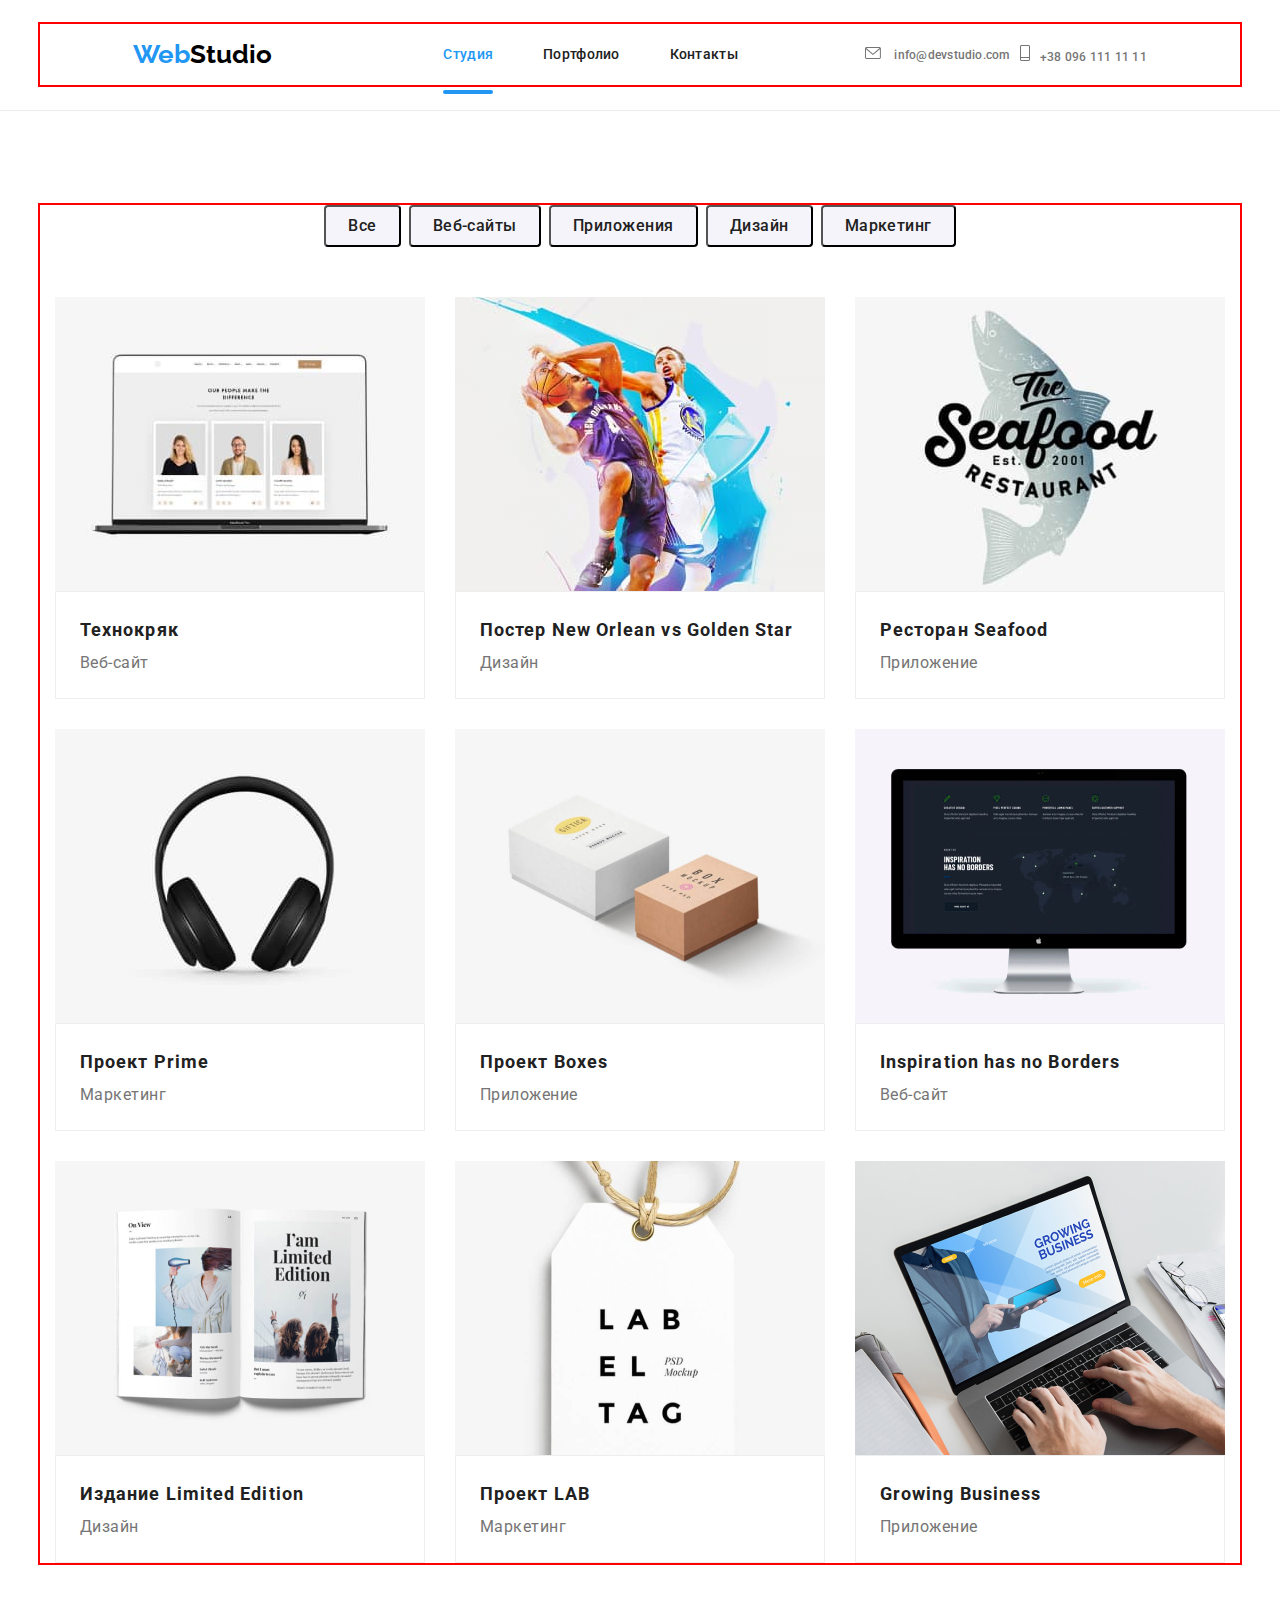
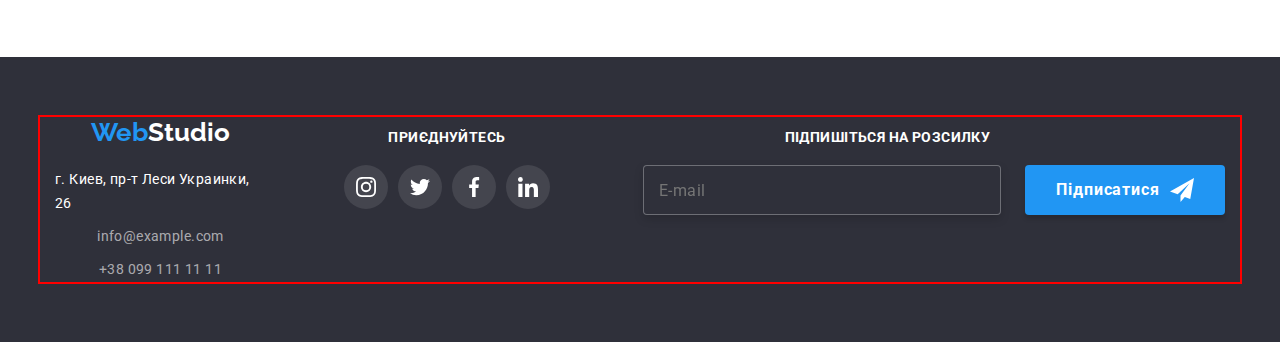
==== portfolio.html @ 794916f2 "1st push" ====
<!DOCTYPE html>
<html lang="en">
<head>
    <meta charset="UTF-8">
    <meta http-equiv="X-UA-Compatible" content="IE=edge">
    <meta name="viewport" content="width=device-width, initial-scale=1.0">
    <link rel="stylesheet" href=" https://cdnjs.cloudflare.com/ajax/libs/modern-normalize/1.1.0/modern-normalize.min.css">
    <link rel="stylesheet" href="./css/styles.css">
    <link rel="stylesheet" href="./css/main.min.css">
    <link rel="preconnect" href="https://fonts.googleapis.com">
    <link rel="preconnect" href="https://fonts.gstatic.com" crossorigin>
    <link href="https://fonts.googleapis.com/css2?family=Raleway:wght@700&family=Roboto:wght@400;500;700;900&display=swap"
        rel="stylesheet">
    <title>Document/portfolio</title>
</head>
<body>
<!-- header -->
    <header class="header">
        <div class="container">
            <a href="./index.html" class="header-logo link"><span class="web">Web</span>Studio</a>
            <nav class="header-nav">
    
                <ul class="header-list list">
                    <li class="header-item"><a href="./index.html" class="header-link current link">Студия</a></li>
                    <li class="header-item"><a href="./portfolio.html" class="header-link link">Портфолио</a></li>
                    <li class="header-item"><a href="" class="header-link link">Контакты</a></li>
                </ul>
            </nav>
            <div class="header-connect">
                <a href="" class="header-mail link">
                    <svg class="header-icon" width="16" height="12">
                        <use href="./images/symbol-defs (1).svg#icon-mail"></use>
                    </svg> info@devstudio.com</a>
                <a href="" class="header-phone link">
                    <svg class="header-icon" width="10" height="16">
                        <use href="./images/symbol-defs (1).svg#icon-phone"></use>
                    </svg>+38 096 111 11 11</a>
            </div>
            <button class="menu-open" type="button"><svg class="menu-open-icon" width="40" height="40">
                    <use href="./images/symbol-defs (1).svg#icon-menu_40px"></use>
                </svg></button>
        </div>
        <div class="mob-menu is-hidden">
            <div class="container">
    
                <div class="mob-menu-top">
                    <button class="menu-close" type="button"><svg class="menu-close-icon" width="18" height="18">
                            <use href="./images/symbol-defs (1).svg#icon-modal-close"></use>
                        </svg></button>
                    <nav class="mob-menu-nav">
                        <ul class="mob-menu-list list">
                            <li class="mob-menu-item"><a href="./index.html" class="mob-menu-link  link">Студия</a></li>
                            <li class="mob-menu-item"><a href="./portfolio.html" class="mob-menu-link link">Портфолио</a>
                            </li>
                            <li class="mob-menu-item"><a href="" class="mob-menu-link link">Контакты</a></li>
                        </ul>
                    </nav>
                </div>
                <div class="mob-menu-bottom">
                    <div class="mob-menu-connect">
                        <a href="" class="mob-menu-phone link">
                            +38 096 111 11 11</a>
                        <a href="" class="mob-menu-mail link">
                            info@devstudio.com</a>
    
                    </div>
                    <div class="mob-menu-soc">
                        <ul class="mob-soc-list list">
                            <li class="mob-soc-item"><a class="mob-soc-link link" href="">Instagram</a></li>
                            <li class="mob-soc-item"><a class="mob-soc-link link" href="">Twitter</a></li>
                            <li class="mob-soc-item"><a class="mob-soc-link link" href="">Facebook</a></li>
                            <li class="mob-soc-item"><a class="mob-soc-link link" href="">LinkedIn</a></li>
                        </ul>
                    </div>
                </div>
    
            </div>
        </div>
    
    </header>
<!-- main -->
    <main>
<!-- gallery -->
        <section class="gallery">
            <div class="container">
                <h1 class="gallery-title">Галерея веб студии</h1>
                <ul class="gallery-list list">
                    <li class="gallery-item"><button type="button" class="gallery-button"> Все</button></li>
                    <li class="gallery-item"><button type="button" class="gallery-button"> Веб-сайты</button></li>
                    <li class="gallery-item"><button type="button" class="gallery-button">Приложения</button></li>
                    <li class="gallery-item"><button type="button" class="gallery-button"> Дизайн</button></li>
                    <li class="gallery-item"><button type="button" class="gallery-button">Маркетинг</button></li>
                </ul>
                <ul class="gallery-product-list list">
                    <li class="gallery-product-item">
                        <a class="gallery-product-link link" href="">
                            <div class="gallery-wrap">
                                <img class="gallery-product-photo" src="./images/portfolio1.jpg" alt="разработка  Веб-сайта" width="370" height="294">
                                <p class="gallety-top-text">Ресурс пропонує комплексні пропозиції з різним рівнем
                                    функціоналу та сервісів. Все це дозволить відвідувачу отримати
                                    вичерпні відомості про компанію чи приватну особу.
                                </p>
                            </div>
                            <div class="gallery-info">
                                <h3 class="gallery-product-title">Технокряк</h3>
                                <p class="gallery-product-text">Веб-сайт</p>
                            </div>
                        </a>
                    </li>
                    <li class="gallery-product-item">
                        <a class="gallery-product-link link" href="">
                            <div class="gallery-wrap">
                                <img class="gallery-product-photo" src="./images/portfolio2.jpg" alt=" пример Дизайна" width="370" height="294">
                                <p class="gallety-top-text">Ресурс пропонує комплексні пропозиції з різним рівнем
                                    функціоналу та сервісів. Все це дозволить відвідувачу отримати
                                    вичерпні відомості про компанію чи приватну особу.
                                </p>
                            </div>
                            <div class="gallery-info">
                                <h3 class="gallery-product-title">Постер New Orlean vs Golden Star</h3>
                                <p class="gallery-product-text">Дизайн</p>
                            </div>
                        </a>
                    </li>
                    <li class="gallery-product-item">
                        <a class="gallery-product-link link" href="">
                            <div class="gallery-wrap">
                                <img class="gallery-product-photo" src="./images/portfolio3.jpg" alt="разработка Приложения" width="370" height="294">
                                <p class="gallety-top-text">Ресурс пропонує комплексні пропозиції з різним рівнем
                                    функціоналу та сервісів. Все це дозволить відвідувачу отримати
                                    вичерпні відомості про компанію чи приватну особу.
                                </p>
                            </div>
                            <div class="gallery-info">
                                <h3 class="gallery-product-title">Ресторан Seafood</h3>
                                <p class="gallery-product-text">Приложение</p>
                            </div>
                            
                        </a>
                    </li>
                    <li class="gallery-product-item">
                        <a class="gallery-product-link link" href="">
                            <div class="gallery-wrap">
                                <img class="gallery-product-photo" src="./images/portfolio4.jpg" alt="услуги Маркетинга" width="370" height="294">
                                <p class="gallety-top-text">Ресурс пропонує комплексні пропозиції з різним рівнем
                                    функціоналу та сервісів. Все це дозволить відвідувачу отримати
                                    вичерпні відомості про компанію чи приватну особу.
                                </p>
                            </div>
                            <div class="gallery-info">
                                <h3 class="gallery-product-title">Проект Prime</h3>
                                <p class="gallery-product-text">Маркетинг</p>
                            </div>
                        </a>
                    </li>
                    <li class="gallery-product-item">
                        <a class="gallery-product-link link" href="">
                            <div class="gallery-wrap">
                                <img class="gallery-product-photo" src="./images/portfolio5.jpg" alt="разработка упаковки" width="370" height="294">
                                <p class="gallety-top-text">Ресурс пропонує комплексні пропозиції з різним рівнем
                                    функціоналу та сервісів. Все це дозволить відвідувачу отримати
                                    вичерпні відомості про компанію чи приватну особу.
                                </p>
                            </div>
                            <div class="gallery-info">
                                <h3 class="gallery-product-title">Проект Boxes</h3>
                                <p class="gallery-product-text">Приложение</p>
                            </div>
                        </a>
                    </li>
                    <li class="gallery-product-item">
                        <a class="gallery-product-link link" href="">
                            <div class="gallery-wrap">
                                <img class="gallery-product-photo" src="./images/portfolio6.jpg" alt="разработка  Веб-сайта" width="370" height="294">
                                <p class="gallety-top-text">Ресурс пропонує комплексні пропозиції з різним рівнем
                                    функціоналу та сервісів. Все це дозволить відвідувачу отримати
                                    вичерпні відомості про компанію чи приватну особу.
                                </p>
                            </div>
                            <div class="gallery-info">
                                <h3 class="gallery-product-title">Inspiration has no Borders</h3>
                                <p class="gallery-product-text">Веб-сайт</p>
                            </div>
                        </a>
                    </li>
                    <li class="gallery-product-item">
                        <a class="gallery-product-link link" href="">
                            <div class="gallery-wrap">
                                <img class="gallery-product-photo" src="./images/portfolio7.jpg" alt="пример Дизайна" width="370" height="294">
                                <p class="gallety-top-text">Ресурс пропонує комплексні пропозиції з різним рівнем
                                    функціоналу та сервісів. Все це дозволить відвідувачу отримати
                                    вичерпні відомості про компанію чи приватну особу.
                                </p>
                            </div>
                            <div class="gallery-info">
                                <h3 class="gallery-product-title">Издание Limited Edition</h3>
                                <p class="gallery-product-text">Дизайн</p>
                            </div>
                        </a>
                    </li>
                    <li class="gallery-product-item">
                        <a class="gallery-product-link link" href="">
                            <div class="gallery-wrap">
                                <img class="gallery-product-photo" src="./images/portfolio8.jpg" alt="услуги Маркетинга" width="370" height="294">
                                <p class="gallety-top-text">Ресурс пропонує комплексні пропозиції з різним рівнем
                                    функціоналу та сервісів. Все це дозволить відвідувачу отримати
                                    вичерпні відомості про компанію чи приватну особу.
                                </p>
                            </div>
                            <div class="gallery-info">
                                <h3 class="gallery-product-title">Проект LAB</h3>
                                <p class="gallery-product-text">Маркетинг</p>
                            </div>
                            
                        </a>
                    </li>
                    <li class="gallery-product-item">
                        <a class="gallery-product-link link" href="">
                            <div class="gallery-wrap">
                                <img class="gallery-product-photo" src="./images/portfolio9.jpg" alt="разработка Приложения" width="370" height="294">
                                <p class="gallety-top-text">Ресурс пропонує комплексні пропозиції з різним рівнем
                                    функціоналу та сервісів. Все це дозволить відвідувачу отримати
                                    вичерпні відомості про компанію чи приватну особу.
                                </p>
                            </div>
                            <div class="gallery-info">
                                <h3 class="gallery-product-title">Growing Business</h3>
                                <p class="gallery-product-text">Приложение</p>
                            </div>
                        </a>
                    </li>
                </ul>
            </div>
        </section>


    </main>
<!-- footer -->
    <footer class="footer">
        <div class="container">
            <div class="footer-nav">
                <a href="./index.html" class="footer-logo link"><span class="web">Web</span>Studio</a>
                <address class="footer-address">
                    <p class="footer-text link">г. Киев, пр-т Леси Украинки, 26</p>
                    <a class="footer-mail link" href="">info@example.com</a>
                    <a class="footer-phone link" href="">+38 099 111 11 11</a>
                </address>
            </div>
            <div class="footer-soc">
                <h2 class="footer-soc-title">приєднуйтесь</h2>
                <ul class="footer-soc-list list">
                    <li class="footer-soc-item"><a href="" class="footer-soc-link list">
                            <svg class="footer-soc-icon" width="20" height="20">
                                <use href="./images/symbol-defs (1).svg#icon-instagram"></use>
                            </svg></a></li>
                    <li class="footer-soc-item"><a href="" class="footer-soc-link list">
                            <svg class="footer-soc-icon" width="20" height="20">
                                <use href="./images/symbol-defs (1).svg#icon-twitter"></use>
                            </svg>
                        </a></li>
                    <li class="footer-soc-item"><a href="" class="footer-soc-link list">
                            <svg class="footer-soc-icon" width="20" height="20">
                                <use href="./images/symbol-defs (1).svg#icon-facebook"></use>
                            </svg>
                        </a></li>
                    <li class="footer-soc-item"><a href="" class="footer-soc-link list">
                            <svg class="footer-soc-icon" width="20" height="20">
                                <use href="./images/symbol-defs (1).svg#icon-linkedin"></use>
                            </svg>
                        </a></li>
                </ul>
            </div>
            <div class="invite">
                <form action="form">
                    <label for="invite-imput" class="invite-label">Підпишіться на розсилку</label>
                    <div class="footer-form">
                        <input type="email" name="invite-imput" id="invite-imput" class="email-input" placeholder="E-mail">
                        <button type="submit" class="invite-submit ">Підписатися<svg class="invite-icon" width="24"
                                height="24">
                                <use href="./images/symbol-defs (1).svg#icon-modal-telegram"></use>
                            </svg> </button>
                    </div>
                </form>
            </div>
        </div>
    </footer>
    <script src="./js/modal.js"></script>
    <script src="./js/menu.js"></script>
</body>
</html>
---- css/styles.css ----
/***************** header *****************/



/***************** hero*****************/


/*****************about*****************/

/*****************projects*****************/

/*****************team*****************/

/*****************clients*****************/


/*****************footer*****************/

/*****************gallery*****************/


/************back-drop******************/
---- css/main.min.css ----
:root{--main-color: #757575;--title-colot: #212121;--accent-color: #2196F3}p,h1,h2,h3,h4,h5,h6{margin:0}ul{margin:0;padding-left:0}img{display:block;max-width:100%;height:auto;width:100%}.list{list-style:none}.link{text-decoration:none}body{font-family:Roboto}button{cursor:pointer}.container{width:100%;margin-left:auto;margin-right:auto;padding-left:15px;padding-right:15px;outline:2px solid red}@media screen and (min-width: 480px){.container{max-width:448px}}@media screen and (min-width: 768px){.container{max-width:768px}}@media screen and (min-width: 1200px){.container{max-width:1200px}}.visually-hidden{position:absolute;width:1px;height:1px;margin:-1px;border:0;padding:0;white-space:nowrap;clip-path:inset(100%);clip:rect(0 0 0 0);overflow:hidden}.header{padding-top:24px;padding-bottom:25px;border-bottom:1px solid #ececec;background-color:#fff}.header>.container{display:flex;align-items:center}@media screen and (min-width: 1200px){.header>.container{max-width:1200px;justify-content:space-evenly}}.header-logo{font-family:Raleway;font-style:normal;font-weight:700;font-size:26px;line-height:31px;color:#000;margin-right:93px}.header-link{font-weight:500;font-size:14px;line-height:1.1428571429;letter-spacing:.02em;color:var(--title-colot);transition:color 250ms cubic-bezier(0.4, 0, 0.2, 1)}.header-list{display:none;align-items:center}@media screen and (min-width: 1200px){.header-list{max-width:1200px;display:flex}}@media screen and (min-width: 768px){.header-list{max-width:768px;display:flex}}.header-nav{display:none;align-items:center}@media screen and (min-width: 1200px){.header-nav{max-width:1200px;display:flex}}@media screen and (min-width: 768px){.header-nav{max-width:768px;display:flex}}.header-connect{margin-left:auto;display:none;align-items:center;gap:50px}@media screen and (min-width: 1200px){.header-connect{max-width:1200px;display:flex;gap:30px}}@media screen and (min-width: 768px){.header-connect{max-width:768px;display:flex;flex-wrap:wrap;gap:10px;margin-left:49px;margin-bottom:21px;margin-top:21px}}.header-icon{fill:currentColor;margin-right:10px}.header-item:not(:last-child){margin-right:50px}.current{position:relative;color:#2196f3}.current::after{position:absolute;content:"";width:100%;height:4px;background:#2196f3;border-radius:2px;left:0;bottom:-32px}.web{color:#2196f3}.header-phone,.header-mail{font-weight:500;font-size:14px;line-height:1.1428571429;letter-spacing:.02em;color:var(--main-color);transition:color 250ms cubic-bezier(0.4, 0, 0.2, 1);display:none;align-items:center}@media screen and (min-width: 1200px){.header-phone,.header-mail{max-width:1200px;display:flex}}@media screen and (min-width: 768px){.header-phone,.header-mail{max-width:768px;display:block;font-size:12px;line-height:1.1666666667}}.header-link:hover,.header-mail:hover,.header-link:focus,.header-phone:hover,.header-mail:focus,.header-phone:focus{color:var(--accent-color)}.menu-open{display:flex;margin-left:auto;border:none;padding:0}@media screen and (min-width: 1200px){.menu-open{max-width:1200px;display:none}}@media screen and (min-width: 768px){.menu-open{max-width:768px;display:none}}.menu-open-icon{background:#fff}.menu-close-icon{background:#fff}.mob-menu{position:fixed;width:100vw;height:100vh;z-index:4;top:0;background-color:#fff;padding-top:48px;padding-bottom:48px}.mob-menu>.container{display:flex;flex-direction:column;height:100%;justify-content:space-between}.menu-close{display:block;margin-left:auto;margin-bottom:30px;margin-top:21px;margin-right:25px;border:none;padding:0}.mob-menu-item:not(:last-child){margin-bottom:32px}.mob-menu-link{font-weight:500;font-size:40px;line-height:1.175;letter-spacing:.02em;color:#212121}.mob-menu-connect{display:block}.mob-menu-phone{font-weight:500;font-size:34px;line-height:1.1764705882;letter-spacing:.02em;color:#2196f3;margin-bottom:32px}.mob-menu-mail{font-weight:500;font-size:24px;line-height:1.1666666667;letter-spacing:.02em;color:#757575}.mob-menu-soc{margin-top:64px}.mob-soc-list{display:flex}.mob-soc-link{font-weight:500;font-size:18px;line-height:122%;letter-spacing:.02em;color:#2196f3;padding-right:10px}.mob-soc-item:not(:first-child){padding-left:10px}.mob-soc-item:not(:last-child){border-right:1px solid rgba(33,33,33,.2)}.hero{width:100%;margin:0 auto;background-color:#c4c4c4;background-image:linear-gradient(rgba(47, 48, 58, 0.4), rgba(47, 48, 58, 0.4)),url(../images/hero/hero-mob.jpg);background-repeat:no-repeat;background-position:center;background-size:cover}@media(min-device-pixel-ratio: 2),(min-resolution: 192dpi),(min-resolution: 2dppx){.hero{background-image:linear-gradient(rgba(47, 48, 58, 0.4), rgba(47, 48, 58, 0.4)),url(../images/hero/hero-mob@2x.jpg)}}@media screen and (min-width: 768px){.hero{max-width:738px;background-image:linear-gradient(rgba(47, 48, 58, 0.4), rgba(47, 48, 58, 0.4)),url(../images/hero/hero-tab.jpg)}}@media(min-device-pixel-ratio: 2),(min-resolution: 192dpi),(min-resolution: 2dppx){.hero{background-image:linear-gradient(rgba(47, 48, 58, 0.4), rgba(47, 48, 58, 0.4)),url(../images/hero/hero-tab@2x.jpg)}}@media screen and (min-width: 1200px){.hero{max-width:1200px;background-image:linear-gradient(rgba(47, 48, 58, 0.4), rgba(47, 48, 58, 0.4)),url(../images/hero/hero-deskt.jpg)}}@media(min-device-pixel-ratio: 2),(min-resolution: 192dpi),(min-resolution: 2dppx){.hero{background-image:linear-gradient(rgba(47, 48, 58, 0.4), rgba(47, 48, 58, 0.4)),url(../images/hero/hero-deskt@2x.jpg)}}.hero .contant{text-align:center;padding:118px 60px}@media screen and (min-width: 768px){.hero .contant{max-width:738px;text-align:center;padding:118px 100px}}@media screen and (min-width: 1200px){.hero .contant{max-width:1200px;text-align:center;padding:210px 200px}}.hero-title{font-weight:900;font-size:24px;line-height:1.62;text-align:center;letter-spacing:.06em;text-transform:uppercase;margin-bottom:30px;color:#fff}@media screen and (min-width: 768px){.hero-title{max-width:738px;font-size:26px;line-height:1.36}}@media screen and (min-width: 1200px){.hero-title{max-width:1200px;font-size:44px;line-height:1.36}}.hero-button{background-color:var(--accent-color);font-family:Roboto;font-style:normal;font-weight:700;font-size:16px;line-height:1.88;align-items:center;text-align:center;letter-spacing:.06em;color:#fff;min-width:216px;height:50px;box-shadow:0px 4px 4px rgba(0,0,0,.15);border-radius:4px;transition:background-color 250ms cubic-bezier(0.4, 0, 0.2, 1)}.hero-button:hover,.hero-button:focus{background-color:#188ce8}.about{padding-top:94px;padding-bottom:94px}.about__wrap-list{width:100%}@media screen and (min-width: 768px){.about__wrap-list{max-width:738px;width:calc((100% - 30px)/2)}}@media screen and (min-width: 1200px){.about__wrap-list{max-width:1200px;width:calc((100% - 90px)/4)}}.about__icon-list{display:flex;flex-wrap:wrap;justify-content:center;gap:30px}.about__icon-item{width:100%;height:120px;left:215px;top:774px;background:#f5f4fa;border-radius:4px;display:flex;align-items:center;justify-content:center;margin-bottom:30px}.about__item-title{font-weight:700;font-size:14px;line-height:1.1428571429;letter-spacing:.03em;text-transform:uppercase;color:var(--title-colot);margin-bottom:10px}@media screen and (max-width: 768px){.about__item-title{max-width:738px;text-align:center}}.about__text{font-size:14px;line-height:1.71;letter-spacing:.03em;color:var(--main-color);max-width:100%}.projects{padding-top:0px;padding-bottom:94px}.projects__list{display:none;flex-wrap:wrap;align-items:center;justify-content:center;gap:30px}@media screen and (min-width: 1200px){.projects__list{max-width:1200px;display:flex}}.projects__title{font-weight:700;font-size:36px;line-height:1.1666666667;text-align:center;letter-spacing:.03em;color:var(--title-colot);margin-bottom:50px;display:none}@media screen and (min-width: 1200px){.projects__title{max-width:1200px;display:block}}.exemple-card__text{position:absolute;bottom:0;font-weight:700;font-size:14px;line-height:16px;text-align:center;letter-spacing:.03em;text-transform:uppercase;color:#fff;background-color:rgba(47,48,58,.8);width:100%;height:70px;display:flex;justify-content:center;align-items:center}.exemple-card__item:not(:last-child){margin-right:30px}.exemple-card-position{position:relative}.team{padding-top:94px;padding-bottom:94px;background-color:#f5f4fa}.team-list{display:flex;flex-wrap:wrap;justify-content:center;gap:30px}.team-item{width:100%;background:#fff;box-shadow:0px 1px 3px rgba(0,0,0,.12),0px 1px 1px rgba(0,0,0,.14),0px 2px 1px rgba(0,0,0,.2);border-radius:0px 0px 4px 4px}@media screen and (min-width: 768px){.team-item{max-width:738px;width:calc((100% - 30px)/2)}}@media screen and (min-width: 1200px){.team-item{max-width:1200px;width:calc((100% - 90px)/4)}}.team-title{font-weight:700;font-size:36px;line-height:1.1666666667;text-align:center;letter-spacing:.03em;color:var(--title-colot);margin-bottom:50px}.team-name{font-weight:500;font-size:16px;line-height:1.1875;text-align:center;letter-spacing:.03em;color:var(--title-colot);margin-bottom:10px}.team-info{padding-top:30px;padding-bottom:30px}.team-text{font-size:16px;line-height:1.1875;text-align:center;letter-spacing:.03em;color:var(--main-color);margin-bottom:16px}.team-soc{display:flex;justify-content:center;gap:10px}.team-soc-link{width:44px;height:44px;border-radius:50%;display:block;background-color:#fff;display:flex;align-items:center;justify-content:center;color:#afb1b8;transition:background-color 250ms cubic-bezier(0.4, 0, 0.2, 1),fill 250ms cubic-bezier(0.4, 0, 0.2, 1)}.team-soc-link:hover,.team-soc-link:focus{background-color:#2196f3;color:#fff}.team-soc-icon{fill:currentColor}.clients{padding-top:94px;padding-bottom:94px}.clients__title{font-weight:700;font-size:36px;line-height:1.1666666667;text-align:center;letter-spacing:.03em;color:#212121;margin-bottom:30px}@media screen and (min-width: 1200px){.clients__title{max-width:1200px;margin-bottom:50px}}.clients__list{display:flex;flex-wrap:wrap;justify-content:center;gap:30px}.clients__iteam{display:flex;align-items:center;justify-content:center;width:calc((100% - 30px)/2)}@media screen and (min-width: 768px){.clients__iteam{max-width:738px;width:calc((100% - 60px)/3)}}@media screen and (min-width: 1200px){.clients__iteam{max-width:1200px;width:calc((100% - 150px)/6)}}.clients__link{width:170px;height:92px;display:block;border:1px solid #afb1b8;border-radius:4px;display:flex;align-items:center;justify-content:center;color:#afb1b8;transition:color 250ms cubic-bezier(0.4, 0, 0.2, 1),border 250ms cubic-bezier(0.4, 0, 0.2, 1)}.clients__link:hover,.clients__link:focus{border:1px solid #2196f3;color:#2196f3}.clients__icon{fill:currentColor}.footer{background-color:#2f303a;padding-top:60px;padding-bottom:60px}.footer .container{display:flex;flex-wrap:wrap;justify-content:center;gap:60px}@media screen and (min-width: 1200px){.footer .container{max-width:1200px;display:flex;flex-wrap:nowrap;justify-content:none;gap:0}}.footer-logo{font-family:Raleway;font-style:normal;font-weight:700;font-size:26px;line-height:1.1923076923;color:#fff;display:flex;justify-content:center}.footer-phone,.footer-mail{font-style:normal;font-size:14px;line-height:1.71;letter-spacing:.03em;color:rgba(255,255,255,.6);display:flex;justify-content:center}.footer-text{font-style:normal;font-size:14px;line-height:1.71;letter-spacing:.03em;color:#fff;margin-top:20px;display:flex;justify-content:center}.footer-address{display:flex;flex-direction:column;gap:9px;display:flex;justify-content:center}.footer-form{display:flex;gap:12px;margin-top:20px}.footer-soc{padding-top:12px}@media screen and (min-width: 1200px){.footer-soc{max-width:1200px;margin-top:12px}}@media screen and (min-width: 768px){.footer-soc{max-width:768px;padding-top:0;justify-content:center;margin-left:165px}}@media screen and (min-width: 1200px){.footer-soc{max-width:1200px;margin-left:78px}}.footer-soc-title{display:flex;justify-content:center;font-weight:700;font-size:14px;line-height:1.1428571429;letter-spacing:.03em;text-transform:uppercase;color:#fff;margin-bottom:20px}.footer-soc-list{display:flex;gap:10px}.footer-soc-link{height:44px;width:44px;background-color:rgba(255,255,255,.1);display:block;border-radius:50%;display:flex;align-items:center;justify-content:center;color:#fff;transition:background-color 250ms cubic-bezier(0.4, 0, 0.2, 1),fill 250ms cubic-bezier(0.4, 0, 0.2, 1)}.footer-soc-link:hover,.footer-soc-link:focus{background-color:#2196f3;color:#fff}.footer-soc-icon{fill:currentColor}.invite{gap:20px}@media screen and (min-width: 1200px){.invite{max-width:1200px;margin-top:12px}}.invite-label{font-weight:700;font-size:14px;line-height:1.1428571429;letter-spacing:.03em;text-transform:uppercase;color:#fff;display:flex;justify-content:center}.footer-form{display:flex;flex-wrap:wrap;justify-content:center;align-items:center}@media screen and (min-width: 1200px){.footer-form{max-width:1200px;flex-wrap:nowrap;gap:12px}}.email-input{width:calc(100% - 30px);height:50px;border:1px solid rgba(255,255,255,.3);filter:drop-shadow(0px 4px 4px rgba(0, 0, 0, 0.15));border-radius:4px;padding-left:15px;background-color:#2f303a;font-size:16px;line-height:125%;letter-spacing:.03em;color:rgba(255,255,255,.6)}@media screen and (min-width: 768px){.email-input{max-width:768px;width:450px;margin-right:166px;margin-left:152px}}@media screen and (min-width: 1200px){.email-input{max-width:1200px;width:358px;display:flex;align-items:center;margin-right:12px;margin-left:93px}}.invite-submit{width:200px;height:50px;background-color:#2196f3;box-shadow:0px 4px 4px rgba(0,0,0,.15);border-radius:4px;border:none;font-weight:700;font-size:16px;line-height:188%;display:flex;align-items:center;text-align:center;letter-spacing:.06em;color:#fff;display:flex;text-align:center;justify-content:center;gap:10px;transition:background-color 250ms cubic-bezier(0.4, 0, 0.2, 1)}.invite-icon{fill:currentColor}.invite-icon:hover,.invite-icon:focus{background-color:#2196f3}.gallery{padding-top:94px;padding-bottom:94px}.gallery-list{display:flex;flex-wrap:wrap;justify-content:flex-start;gap:15px 8px;margin-bottom:40px}@media screen and (min-width: 768px){.gallery-list{max-width:738px;display:flex;justify-content:center;margin-bottom:30px}}@media screen and (min-width: 1200px){.gallery-list{max-width:1200px;display:flex;justify-content:center;margin-bottom:50px}}.gallery-title{position:absolute;width:1px;height:1px;margin:-1px;border:0;padding:0;white-space:nowrap;clip-path:inset(100%);clip:rect(0 0 0 0);overflow:hidden}.gallery-button{background:#f5f4fa;border-radius:4px;font-family:Roboto;font-style:normal;font-weight:500;font-size:16px;line-height:1.62;text-align:center;letter-spacing:.03em;color:var(--title-colot);padding:6px 22px;background:#f5f4fa;border-radius:4px;transition:color 250ms cubic-bezier(0.4, 0, 0.2, 1),background-color 250ms cubic-bezier(0.4, 0, 0.2, 1)}.gallery-button:hover{color:#fff;background-color:#2196f3}.gallery-info{padding:20px 24px;background:#fff;border:1px solid #eee}.gallery-wrap{position:relative;overflow:hidden}.gallery-product-list{display:flex;flex-wrap:wrap;gap:30px}.gallery-product-item{box-sizing:border-box;width:100%;background:#fff}@media screen and (min-width: 768px){.gallery-product-item{max-width:738px;width:calc((100% - 30px)/2)}}@media screen and (min-width: 1200px){.gallery-product-item{max-width:1200px;width:calc((100% - 60px)/3)}}.gallery:nth-last-child(-n+1){margin-bottom:0px}.gallery:hover,.gallery:focus{box-shadow:0px 1px 1px rgba(0,0,0,.12),0px 4px 4px rgba(0,0,0,.06),1px 4px 6px rgba(0,0,0,.16)}.gallery-product-title{font-weight:700;font-size:18px;line-height:2;letter-spacing:.06em;color:var(--title-colot)}.gallery-product-text{font-size:16px;line-height:1.88;letter-spacing:.03em;color:var(--main-color)}.gallety-top-text{position:absolute;top:0;left:0;height:100%;font-weight:400;font-size:18px;line-height:156%;letter-spacing:.03em;color:#fff;background-color:rgba(33,150,243,.9);transform:translateY(100%);display:flex;justify-content:center;align-items:center;padding-left:24px;padding-right:24px;transition:transform 250ms cubic-bezier(0.4, 0, 0.2, 1);overflow:auto}.gallery-product-item:hover .gallety-top-text{transform:translateY(0%)}.back-drop{position:fixed;top:0;width:100%;height:100%;background-color:rgba(0,0,0,.2);transition:opacity 250ms cubic-bezier(0.4, 0, 0.2, 1),visibility 250ms cubic-bezier(0.4, 0, 0.2, 1)}.back-drop.is-hidden.modal{transform:translate(-50%, -50) scale(0)}.modal{width:528px;min-height:581px;background-color:#fff;position:absolute;top:50%;left:50%;transform:translate(-50%, -50%) scale(1);transition:transform 250ms cubic-bezier(0.4, 0, 0.2, 1);padding:40px}.modal-close{position:absolute;right:8px;top:8px;width:30px;height:30px;border:1px solid rgba(0,0,0,.1);border-radius:50%;background:#fff;fill:currentColor;transition:fill 250ms cubic-bezier(0.4, 0, 0.2, 1);display:flex;justify-content:center;align-items:center}.modal-close:hover,.modal-close:focus{fill:#188ce8}.modal-logo{text-align:center;font-weight:700;font-size:20px;line-height:1.15;text-align:center;letter-spacing:.03em;color:#212121;margin-bottom:12px}.modal-field{margin-bottom:10px}.modal-submit{width:200px;height:50px;background:#2196f3;box-shadow:0px 4px 4px rgba(0,0,0,.15);border-radius:4px;border:none;font-weight:700;font-size:16px;line-height:188%;letter-spacing:.06em;color:#fff;position:absolute;left:50%;transform:translateX(-50%)}.modal-label{font-size:12px;line-height:1.1666666667;letter-spacing:.01em;color:#757575}.modal-input{width:100%;height:40px;border:1px solid rgba(33,33,33,.2);border-radius:4px;padding-left:42px;outline:rgba(0,0,0,0)}.modal-wrap{margin-top:4px;position:relative}.modal-input:focus,.modal-text:focus{border-color:#2196f3}.modal-text{width:100%;height:120px;border:1px solid rgba(33,33,33,.2);border-radius:4px;resize:none;padding:12px 16px;outline:rgba(0,0,0,0);margin-top:4px;font-size:12px;line-height:1.1666666667;letter-spacing:.01em;color:rgba(117,117,117,.5)}.modal-field-policy{display:flex;gap:7px;margin-bottom:20px}.input-icon{position:absolute;left:15px;top:50%;transform:translateY(-50%)}.modal-input:focus+.input-icon{fill:#2196f3}.modal-field-policy{display:flex;justify-content:center;align-items:center}.policy-label{font-size:14px;line-height:171%;letter-spacing:.03em;color:#757575;display:flex;align-items:center}.policy-label span{width:16px;height:15px;border:2px solid #212121;border-radius:2px;margin-right:7px;display:flex;align-items:center;justify-content:center;transition:background-color 250ms cubic-bezier(0.4, 0, 0.2, 1),fill 250ms cubic-bezier(0.4, 0, 0.2, 1)}.policy-label>.policy-link{color:#2196f3}.check-icon{fill:rgba(0,0,0,0)}.modal-check:checked+.policy-label .check-icon{fill:#fff}.modal-check:checked+.policy-label span{background-color:#2196f3;border:none}.modal-check:focus+.policy-label span{border-color:#2196f3}.is-hidden{opacity:0;visibility:hidden;pointer-events:none}/*# sourceMappingURL=main.min.css.map */
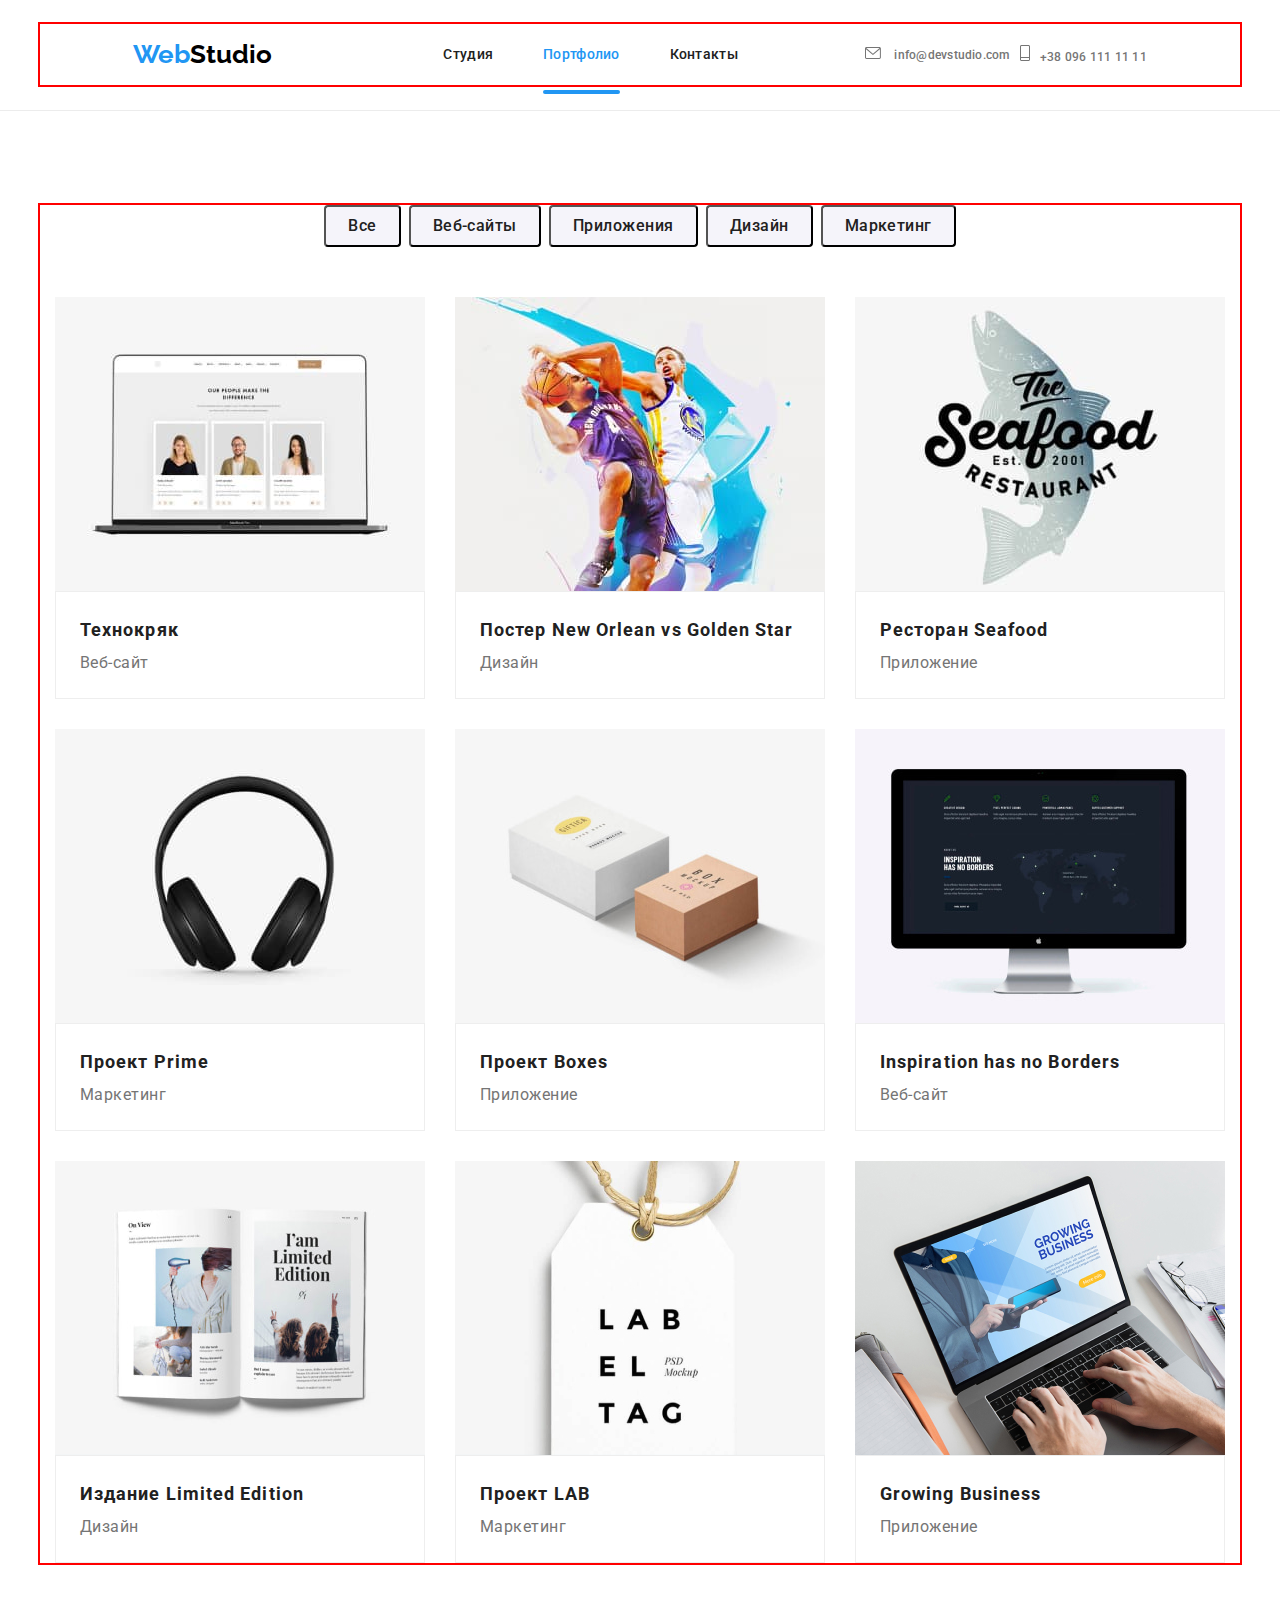
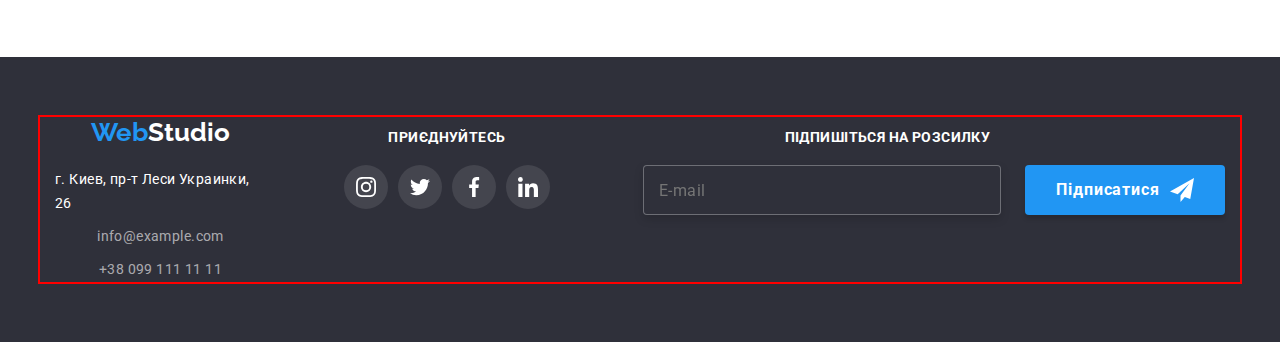
==== commit de8ae412: "2nd push" ====
--- a/portfolio.html
+++ b/portfolio.html
@@ -21,8 +21,8 @@
             <nav class="header-nav">
     
                 <ul class="header-list list">
-                    <li class="header-item"><a href="./index.html" class="header-link current link">Студия</a></li>
-                    <li class="header-item"><a href="./portfolio.html" class="header-link link">Портфолио</a></li>
+                    <li class="header-item"><a href="./index.html" class="header-link  link">Студия</a></li>
+                    <li class="header-item"><a href="./portfolio.html" class="header-link current link">Портфолио</a></li>
                     <li class="header-item"><a href="" class="header-link link">Контакты</a></li>
                 </ul>
             </nav>
@@ -95,6 +95,20 @@
                     <li class="gallery-product-item">
                         <a class="gallery-product-link link" href="">
                             <div class="gallery-wrap">
+                                <picture>
+                                    <source srcset="
+                                    ./images/portfolio/1tehnokriak.jpg   1x
+                                    ./images/portfolio/1tehnokriak-2x.jpg 2x
+                                " media="(min-width: 1200px)" />
+                                    <source srcset="
+                                    ./images/portfolio/1tehnokriak-tablet.jpg    1x,
+                                    ./images/portfolio/1tehnokriak-tablet-2x.jpg  2x
+                                " media="(min-width: 768px)" />
+                                    <source srcset="
+                                    ./images/portfolio/1tehnokriak-mobile.jpg    1x,
+                                    ./images/portfolio/1tehnokriak-mobile-2x.jpg 2x
+                                " media="(max-width: 767px)" />
+                                </picture>
                                 <img class="gallery-product-photo" src="./images/portfolio1.jpg" alt="разработка  Веб-сайта" width="370" height="294">
                                 <p class="gallety-top-text">Ресурс пропонує комплексні пропозиції з різним рівнем
                                     функціоналу та сервісів. Все це дозволить відвідувачу отримати
@@ -110,6 +124,20 @@
                     <li class="gallery-product-item">
                         <a class="gallery-product-link link" href="">
                             <div class="gallery-wrap">
+                                <picture>
+                                    <source srcset="
+                                                                    ./images/portfolio/2poster.jpg   1x
+                                                                    ./images/portfolio/2poster-2x.jpg 2x
+                                                                " media="(min-width: 1200px)" />
+                                    <source srcset="
+                                                                    ./images/portfolio/2poster-tablet.jpg    1x,
+                                                                    ./images/portfolio/2poster-tablet-2x.jpg  2x
+                                                                " media="(min-width: 768px)" />
+                                    <source srcset="
+                                                                    ./images/portfolio/2poster-mobile.jpg    1x,
+                                                                    ./images/portfolio/2poster-mobile-2x.jpg 2x
+                                                                " media="(max-width: 767px)" />
+                            </picture>
                                 <img class="gallery-product-photo" src="./images/portfolio2.jpg" alt=" пример Дизайна" width="370" height="294">
                                 <p class="gallety-top-text">Ресурс пропонує комплексні пропозиції з різним рівнем
                                     функціоналу та сервісів. Все це дозволить відвідувачу отримати
@@ -125,6 +153,20 @@
                     <li class="gallery-product-item">
                         <a class="gallery-product-link link" href="">
                             <div class="gallery-wrap">
+                            <picture>
+                                <source srcset="
+                                                                ./images/portfolio/3seafood.jpg   1x
+                                                                ./images/portfolio/3seafood-2x.jpg 2x
+                                                            " media="(min-width: 1200px)" />
+                                <source srcset="
+                                                                ./images/portfolio/3seafood-tablet.jpg    1x,
+                                                                ./images/portfolio/3seafood-tablet-2x.jpg  2x
+                                                            " media="(min-width: 768px)" />
+                                <source srcset="
+                                                                ./images/portfolio/3seafood-mobile.jpg    1x,
+                                                                ./images/portfolio/3seafood-mobile-2x.jpg 2x
+                                                            " media="(max-width: 767px)" />
+                            </picture>
                                 <img class="gallery-product-photo" src="./images/portfolio3.jpg" alt="разработка Приложения" width="370" height="294">
                                 <p class="gallety-top-text">Ресурс пропонує комплексні пропозиції з різним рівнем
                                     функціоналу та сервісів. Все це дозволить відвідувачу отримати
@@ -141,6 +183,20 @@
                     <li class="gallery-product-item">
                         <a class="gallery-product-link link" href="">
                             <div class="gallery-wrap">
+                                <picture>
+                                    <source srcset="
+                                                                    ./images/portfolio/4prime.jpg   1x
+                                                                    ./images/portfolio/4prime-2x.jpg 2x
+                                                                " media="(min-width: 1200px)" />
+                                    <source srcset="
+                                                                    ./images/portfolio/4prime-tablet.jpg    1x,
+                                                                    ./images/portfolio/4prime-tablet-2x.jpg  2x
+                                                                " media="(min-width: 768px)" />
+                                    <source srcset="
+                                                                    ./images/portfolio/4prime-mobile.jpg    1x,
+                                                                    ./images/portfolio/4prime-mobile-2x.jpg 2x
+                                                                " media="(max-width: 767px)" />
+                                </picture>
                                 <img class="gallery-product-photo" src="./images/portfolio4.jpg" alt="услуги Маркетинга" width="370" height="294">
                                 <p class="gallety-top-text">Ресурс пропонує комплексні пропозиції з різним рівнем
                                     функціоналу та сервісів. Все це дозволить відвідувачу отримати
@@ -156,6 +212,20 @@
                     <li class="gallery-product-item">
                         <a class="gallery-product-link link" href="">
                             <div class="gallery-wrap">
+                                <picture>
+                                    <source srcset="
+                                                                    ./images/portfolio/5boxes.jpg   1x
+                                                                    ./images/portfolio/5boxes-2x.jpg 2x
+                                                                " media="(min-width: 1200px)" />
+                                    <source srcset="
+                                                                    ./images/portfolio/5boxes-tablet.jpg    1x,
+                                                                    ./images/portfolio/5boxes-tablet-2x.jpg  2x
+                                                                " media="(min-width: 768px)" />
+                                    <source srcset="
+                                                                    ./images/portfolio/5boxes-mobile.jpg    1x,
+                                                                    ./images/portfolio/5boxes-mobile-2x.jpg 2x
+                                                                " media="(max-width: 767px)" />
+                                </picture>
                                 <img class="gallery-product-photo" src="./images/portfolio5.jpg" alt="разработка упаковки" width="370" height="294">
                                 <p class="gallety-top-text">Ресурс пропонує комплексні пропозиції з різним рівнем
                                     функціоналу та сервісів. Все це дозволить відвідувачу отримати
@@ -171,6 +241,20 @@
                     <li class="gallery-product-item">
                         <a class="gallery-product-link link" href="">
                             <div class="gallery-wrap">
+                            <picture>
+                                <source srcset="
+                                                                ./images/portfolio/6inspiration.jpg   1x
+                                                                ./images/portfolio/6inspiration-2x.jpg 2x
+                                                            " media="(min-width: 1200px)" />
+                                <source srcset="
+                                                                ./images/portfolio/6inspiration-tablet.jpg    1x,
+                                                                ./images/portfolio/6inspiration-tablet-2x.jpg  2x
+                                                            " media="(min-width: 768px)" />
+                                <source srcset="
+                                                                ./images/portfolio/6inspiration-mobile.jpg    1x,
+                                                                ./images/portfolio/6inspiration-mobile-2x.jpg 2x
+                                                            " media="(max-width: 767px)" />
+                            </picture>
                                 <img class="gallery-product-photo" src="./images/portfolio6.jpg" alt="разработка  Веб-сайта" width="370" height="294">
                                 <p class="gallety-top-text">Ресурс пропонує комплексні пропозиції з різним рівнем
                                     функціоналу та сервісів. Все це дозволить відвідувачу отримати
@@ -186,6 +270,20 @@
                     <li class="gallery-product-item">
                         <a class="gallery-product-link link" href="">
                             <div class="gallery-wrap">
+                                <picture>
+                                    <source srcset="
+                                                                    ./images/portfolio/7limitededition.jpg   1x
+                                                                    ./images/portfolio/7limitededition-2x.jpg 2x
+                                                                " media="(min-width: 1200px)" />
+                                    <source srcset="
+                                                                    ./images/portfolio/7limitededition-tablet.jpg    1x,
+                                                                    ./images/portfolio/7limitededition-tablet-2x.jpg  2x
+                                                                " media="(min-width: 768px)" />
+                                    <source srcset="
+                                                                    ./images/portfolio/7limitededition-mobile.jpg    1x,
+                                                                    ./images/portfolio/7limitededition-mobile-2x.jpg 2x
+                                                                " media="(max-width: 767px)" />
+                                </picture>
                                 <img class="gallery-product-photo" src="./images/portfolio7.jpg" alt="пример Дизайна" width="370" height="294">
                                 <p class="gallety-top-text">Ресурс пропонує комплексні пропозиції з різним рівнем
                                     функціоналу та сервісів. Все це дозволить відвідувачу отримати
@@ -201,6 +299,20 @@
                     <li class="gallery-product-item">
                         <a class="gallery-product-link link" href="">
                             <div class="gallery-wrap">
+                            <picture>
+                                <source srcset="
+                                                                ./images/portfolio/8lab.jpg   1x
+                                                                ./images/portfolio/8lab-2x.jpg 2x
+                                                            " media="(min-width: 1200px)" />
+                                <source srcset="
+                                                                ./images/portfolio/8lab-tablet.jpg    1x,
+                                                                ./images/portfolio/8lab-tablet-2x.jpg  2x
+                                                            " media="(min-width: 768px)" />
+                                <source srcset="
+                                                                ./images/portfolio/8lab-mobile.jpg    1x,
+                                                                ./images/portfolio/8lab-mobile-2x.jpg 2x
+                                                            " media="(max-width: 767px)" />
+                            </picture>
                                 <img class="gallery-product-photo" src="./images/portfolio8.jpg" alt="услуги Маркетинга" width="370" height="294">
                                 <p class="gallety-top-text">Ресурс пропонує комплексні пропозиції з різним рівнем
                                     функціоналу та сервісів. Все це дозволить відвідувачу отримати
@@ -217,6 +329,20 @@
                     <li class="gallery-product-item">
                         <a class="gallery-product-link link" href="">
                             <div class="gallery-wrap">
+                                <picture>
+                                    <source srcset="
+                                                                    ./images/portfolio/9growing.jpg   1x
+                                                                    ./images/portfolio/9growing-2x.jpg 2x
+                                                                " media="(min-width: 1200px)" />
+                                    <source srcset="
+                                                                    ./images/portfolio/9growing-tablet.jpg    1x,
+                                                                    ./images/portfolio/9growing-tablet-2x.jpg  2x
+                                                                " media="(min-width: 768px)" />
+                                    <source srcset="
+                                                                    ./images/portfolio/9growing-mobile.jpg    1x,
+                                                                    ./images/portfolio/9growing-mobile-2x.jpg 2x
+                                                                " media="(max-width: 767px)" />
+                                </picture>
                                 <img class="gallery-product-photo" src="./images/portfolio9.jpg" alt="разработка Приложения" width="370" height="294">
                                 <p class="gallety-top-text">Ресурс пропонує комплексні пропозиції з різним рівнем
                                     функціоналу та сервісів. Все це дозволить відвідувачу отримати
--- a/css/main.min.css
+++ b/css/main.min.css
@@ -1 +1 @@
-:root{--main-color: #757575;--title-colot: #212121;--accent-color: #2196F3}p,h1,h2,h3,h4,h5,h6{margin:0}ul{margin:0;padding-left:0}img{display:block;max-width:100%;height:auto;width:100%}.list{list-style:none}.link{text-decoration:none}body{font-family:Roboto}button{cursor:pointer}.container{width:100%;margin-left:auto;margin-right:auto;padding-left:15px;padding-right:15px;outline:2px solid red}@media screen and (min-width: 480px){.container{max-width:448px}}@media screen and (min-width: 768px){.container{max-width:768px}}@media screen and (min-width: 1200px){.container{max-width:1200px}}.visually-hidden{position:absolute;width:1px;height:1px;margin:-1px;border:0;padding:0;white-space:nowrap;clip-path:inset(100%);clip:rect(0 0 0 0);overflow:hidden}.header{padding-top:24px;padding-bottom:25px;border-bottom:1px solid #ececec;background-color:#fff}.header>.container{display:flex;align-items:center}@media screen and (min-width: 1200px){.header>.container{max-width:1200px;justify-content:space-evenly}}.header-logo{font-family:Raleway;font-style:normal;font-weight:700;font-size:26px;line-height:31px;color:#000;margin-right:93px}.header-link{font-weight:500;font-size:14px;line-height:1.1428571429;letter-spacing:.02em;color:var(--title-colot);transition:color 250ms cubic-bezier(0.4, 0, 0.2, 1)}.header-list{display:none;align-items:center}@media screen and (min-width: 1200px){.header-list{max-width:1200px;display:flex}}@media screen and (min-width: 768px){.header-list{max-width:768px;display:flex}}.header-nav{display:none;align-items:center}@media screen and (min-width: 1200px){.header-nav{max-width:1200px;display:flex}}@media screen and (min-width: 768px){.header-nav{max-width:768px;display:flex}}.header-connect{margin-left:auto;display:none;align-items:center;gap:50px}@media screen and (min-width: 1200px){.header-connect{max-width:1200px;display:flex;gap:30px}}@media screen and (min-width: 768px){.header-connect{max-width:768px;display:flex;flex-wrap:wrap;gap:10px;margin-left:49px;margin-bottom:21px;margin-top:21px}}.header-icon{fill:currentColor;margin-right:10px}.header-item:not(:last-child){margin-right:50px}.current{position:relative;color:#2196f3}.current::after{position:absolute;content:"";width:100%;height:4px;background:#2196f3;border-radius:2px;left:0;bottom:-32px}.web{color:#2196f3}.header-phone,.header-mail{font-weight:500;font-size:14px;line-height:1.1428571429;letter-spacing:.02em;color:var(--main-color);transition:color 250ms cubic-bezier(0.4, 0, 0.2, 1);display:none;align-items:center}@media screen and (min-width: 1200px){.header-phone,.header-mail{max-width:1200px;display:flex}}@media screen and (min-width: 768px){.header-phone,.header-mail{max-width:768px;display:block;font-size:12px;line-height:1.1666666667}}.header-link:hover,.header-mail:hover,.header-link:focus,.header-phone:hover,.header-mail:focus,.header-phone:focus{color:var(--accent-color)}.menu-open{display:flex;margin-left:auto;border:none;padding:0}@media screen and (min-width: 1200px){.menu-open{max-width:1200px;display:none}}@media screen and (min-width: 768px){.menu-open{max-width:768px;display:none}}.menu-open-icon{background:#fff}.menu-close-icon{background:#fff}.mob-menu{position:fixed;width:100vw;height:100vh;z-index:4;top:0;background-color:#fff;padding-top:48px;padding-bottom:48px}.mob-menu>.container{display:flex;flex-direction:column;height:100%;justify-content:space-between}.menu-close{display:block;margin-left:auto;margin-bottom:30px;margin-top:21px;margin-right:25px;border:none;padding:0}.mob-menu-item:not(:last-child){margin-bottom:32px}.mob-menu-link{font-weight:500;font-size:40px;line-height:1.175;letter-spacing:.02em;color:#212121}.mob-menu-connect{display:block}.mob-menu-phone{font-weight:500;font-size:34px;line-height:1.1764705882;letter-spacing:.02em;color:#2196f3;margin-bottom:32px}.mob-menu-mail{font-weight:500;font-size:24px;line-height:1.1666666667;letter-spacing:.02em;color:#757575}.mob-menu-soc{margin-top:64px}.mob-soc-list{display:flex}.mob-soc-link{font-weight:500;font-size:18px;line-height:122%;letter-spacing:.02em;color:#2196f3;padding-right:10px}.mob-soc-item:not(:first-child){padding-left:10px}.mob-soc-item:not(:last-child){border-right:1px solid rgba(33,33,33,.2)}.hero{width:100%;margin:0 auto;background-color:#c4c4c4;background-image:linear-gradient(rgba(47, 48, 58, 0.4), rgba(47, 48, 58, 0.4)),url(../images/hero/hero-mob.jpg);background-repeat:no-repeat;background-position:center;background-size:cover}@media(min-device-pixel-ratio: 2),(min-resolution: 192dpi),(min-resolution: 2dppx){.hero{background-image:linear-gradient(rgba(47, 48, 58, 0.4), rgba(47, 48, 58, 0.4)),url(../images/hero/hero-mob@2x.jpg)}}@media screen and (min-width: 768px){.hero{max-width:738px;background-image:linear-gradient(rgba(47, 48, 58, 0.4), rgba(47, 48, 58, 0.4)),url(../images/hero/hero-tab.jpg)}}@media(min-device-pixel-ratio: 2),(min-resolution: 192dpi),(min-resolution: 2dppx){.hero{background-image:linear-gradient(rgba(47, 48, 58, 0.4), rgba(47, 48, 58, 0.4)),url(../images/hero/hero-tab@2x.jpg)}}@media screen and (min-width: 1200px){.hero{max-width:1200px;background-image:linear-gradient(rgba(47, 48, 58, 0.4), rgba(47, 48, 58, 0.4)),url(../images/hero/hero-deskt.jpg)}}@media(min-device-pixel-ratio: 2),(min-resolution: 192dpi),(min-resolution: 2dppx){.hero{background-image:linear-gradient(rgba(47, 48, 58, 0.4), rgba(47, 48, 58, 0.4)),url(../images/hero/hero-deskt@2x.jpg)}}.hero .contant{text-align:center;padding:118px 60px}@media screen and (min-width: 768px){.hero .contant{max-width:738px;text-align:center;padding:118px 100px}}@media screen and (min-width: 1200px){.hero .contant{max-width:1200px;text-align:center;padding:210px 200px}}.hero-title{font-weight:900;font-size:24px;line-height:1.62;text-align:center;letter-spacing:.06em;text-transform:uppercase;margin-bottom:30px;color:#fff}@media screen and (min-width: 768px){.hero-title{max-width:738px;font-size:26px;line-height:1.36}}@media screen and (min-width: 1200px){.hero-title{max-width:1200px;font-size:44px;line-height:1.36}}.hero-button{background-color:var(--accent-color);font-family:Roboto;font-style:normal;font-weight:700;font-size:16px;line-height:1.88;align-items:center;text-align:center;letter-spacing:.06em;color:#fff;min-width:216px;height:50px;box-shadow:0px 4px 4px rgba(0,0,0,.15);border-radius:4px;transition:background-color 250ms cubic-bezier(0.4, 0, 0.2, 1)}.hero-button:hover,.hero-button:focus{background-color:#188ce8}.about{padding-top:94px;padding-bottom:94px}.about__wrap-list{width:100%}@media screen and (min-width: 768px){.about__wrap-list{max-width:738px;width:calc((100% - 30px)/2)}}@media screen and (min-width: 1200px){.about__wrap-list{max-width:1200px;width:calc((100% - 90px)/4)}}.about__icon-list{display:flex;flex-wrap:wrap;justify-content:center;gap:30px}.about__icon-item{width:100%;height:120px;left:215px;top:774px;background:#f5f4fa;border-radius:4px;display:flex;align-items:center;justify-content:center;margin-bottom:30px}.about__item-title{font-weight:700;font-size:14px;line-height:1.1428571429;letter-spacing:.03em;text-transform:uppercase;color:var(--title-colot);margin-bottom:10px}@media screen and (max-width: 768px){.about__item-title{max-width:738px;text-align:center}}.about__text{font-size:14px;line-height:1.71;letter-spacing:.03em;color:var(--main-color);max-width:100%}.projects{padding-top:0px;padding-bottom:94px}.projects__list{display:none;flex-wrap:wrap;align-items:center;justify-content:center;gap:30px}@media screen and (min-width: 1200px){.projects__list{max-width:1200px;display:flex}}.projects__title{font-weight:700;font-size:36px;line-height:1.1666666667;text-align:center;letter-spacing:.03em;color:var(--title-colot);margin-bottom:50px;display:none}@media screen and (min-width: 1200px){.projects__title{max-width:1200px;display:block}}.exemple-card__text{position:absolute;bottom:0;font-weight:700;font-size:14px;line-height:16px;text-align:center;letter-spacing:.03em;text-transform:uppercase;color:#fff;background-color:rgba(47,48,58,.8);width:100%;height:70px;display:flex;justify-content:center;align-items:center}.exemple-card__item:not(:last-child){margin-right:30px}.exemple-card-position{position:relative}.team{padding-top:94px;padding-bottom:94px;background-color:#f5f4fa}.team-list{display:flex;flex-wrap:wrap;justify-content:center;gap:30px}.team-item{width:100%;background:#fff;box-shadow:0px 1px 3px rgba(0,0,0,.12),0px 1px 1px rgba(0,0,0,.14),0px 2px 1px rgba(0,0,0,.2);border-radius:0px 0px 4px 4px}@media screen and (min-width: 768px){.team-item{max-width:738px;width:calc((100% - 30px)/2)}}@media screen and (min-width: 1200px){.team-item{max-width:1200px;width:calc((100% - 90px)/4)}}.team-title{font-weight:700;font-size:36px;line-height:1.1666666667;text-align:center;letter-spacing:.03em;color:var(--title-colot);margin-bottom:50px}.team-name{font-weight:500;font-size:16px;line-height:1.1875;text-align:center;letter-spacing:.03em;color:var(--title-colot);margin-bottom:10px}.team-info{padding-top:30px;padding-bottom:30px}.team-text{font-size:16px;line-height:1.1875;text-align:center;letter-spacing:.03em;color:var(--main-color);margin-bottom:16px}.team-soc{display:flex;justify-content:center;gap:10px}.team-soc-link{width:44px;height:44px;border-radius:50%;display:block;background-color:#fff;display:flex;align-items:center;justify-content:center;color:#afb1b8;transition:background-color 250ms cubic-bezier(0.4, 0, 0.2, 1),fill 250ms cubic-bezier(0.4, 0, 0.2, 1)}.team-soc-link:hover,.team-soc-link:focus{background-color:#2196f3;color:#fff}.team-soc-icon{fill:currentColor}.clients{padding-top:94px;padding-bottom:94px}.clients__title{font-weight:700;font-size:36px;line-height:1.1666666667;text-align:center;letter-spacing:.03em;color:#212121;margin-bottom:30px}@media screen and (min-width: 1200px){.clients__title{max-width:1200px;margin-bottom:50px}}.clients__list{display:flex;flex-wrap:wrap;justify-content:center;gap:30px}.clients__iteam{display:flex;align-items:center;justify-content:center;width:calc((100% - 30px)/2)}@media screen and (min-width: 768px){.clients__iteam{max-width:738px;width:calc((100% - 60px)/3)}}@media screen and (min-width: 1200px){.clients__iteam{max-width:1200px;width:calc((100% - 150px)/6)}}.clients__link{width:170px;height:92px;display:block;border:1px solid #afb1b8;border-radius:4px;display:flex;align-items:center;justify-content:center;color:#afb1b8;transition:color 250ms cubic-bezier(0.4, 0, 0.2, 1),border 250ms cubic-bezier(0.4, 0, 0.2, 1)}.clients__link:hover,.clients__link:focus{border:1px solid #2196f3;color:#2196f3}.clients__icon{fill:currentColor}.footer{background-color:#2f303a;padding-top:60px;padding-bottom:60px}.footer .container{display:flex;flex-wrap:wrap;justify-content:center;gap:60px}@media screen and (min-width: 1200px){.footer .container{max-width:1200px;display:flex;flex-wrap:nowrap;justify-content:none;gap:0}}.footer-logo{font-family:Raleway;font-style:normal;font-weight:700;font-size:26px;line-height:1.1923076923;color:#fff;display:flex;justify-content:center}.footer-phone,.footer-mail{font-style:normal;font-size:14px;line-height:1.71;letter-spacing:.03em;color:rgba(255,255,255,.6);display:flex;justify-content:center}.footer-text{font-style:normal;font-size:14px;line-height:1.71;letter-spacing:.03em;color:#fff;margin-top:20px;display:flex;justify-content:center}.footer-address{display:flex;flex-direction:column;gap:9px;display:flex;justify-content:center}.footer-form{display:flex;gap:12px;margin-top:20px}.footer-soc{padding-top:12px}@media screen and (min-width: 1200px){.footer-soc{max-width:1200px;margin-top:12px}}@media screen and (min-width: 768px){.footer-soc{max-width:768px;padding-top:0;justify-content:center;margin-left:165px}}@media screen and (min-width: 1200px){.footer-soc{max-width:1200px;margin-left:78px}}.footer-soc-title{display:flex;justify-content:center;font-weight:700;font-size:14px;line-height:1.1428571429;letter-spacing:.03em;text-transform:uppercase;color:#fff;margin-bottom:20px}.footer-soc-list{display:flex;gap:10px}.footer-soc-link{height:44px;width:44px;background-color:rgba(255,255,255,.1);display:block;border-radius:50%;display:flex;align-items:center;justify-content:center;color:#fff;transition:background-color 250ms cubic-bezier(0.4, 0, 0.2, 1),fill 250ms cubic-bezier(0.4, 0, 0.2, 1)}.footer-soc-link:hover,.footer-soc-link:focus{background-color:#2196f3;color:#fff}.footer-soc-icon{fill:currentColor}.invite{gap:20px}@media screen and (min-width: 1200px){.invite{max-width:1200px;margin-top:12px}}.invite-label{font-weight:700;font-size:14px;line-height:1.1428571429;letter-spacing:.03em;text-transform:uppercase;color:#fff;display:flex;justify-content:center}.footer-form{display:flex;flex-wrap:wrap;justify-content:center;align-items:center}@media screen and (min-width: 1200px){.footer-form{max-width:1200px;flex-wrap:nowrap;gap:12px}}.email-input{width:calc(100% - 30px);height:50px;border:1px solid rgba(255,255,255,.3);filter:drop-shadow(0px 4px 4px rgba(0, 0, 0, 0.15));border-radius:4px;padding-left:15px;background-color:#2f303a;font-size:16px;line-height:125%;letter-spacing:.03em;color:rgba(255,255,255,.6)}@media screen and (min-width: 768px){.email-input{max-width:768px;width:450px;margin-right:166px;margin-left:152px}}@media screen and (min-width: 1200px){.email-input{max-width:1200px;width:358px;display:flex;align-items:center;margin-right:12px;margin-left:93px}}.invite-submit{width:200px;height:50px;background-color:#2196f3;box-shadow:0px 4px 4px rgba(0,0,0,.15);border-radius:4px;border:none;font-weight:700;font-size:16px;line-height:188%;display:flex;align-items:center;text-align:center;letter-spacing:.06em;color:#fff;display:flex;text-align:center;justify-content:center;gap:10px;transition:background-color 250ms cubic-bezier(0.4, 0, 0.2, 1)}.invite-icon{fill:currentColor}.invite-icon:hover,.invite-icon:focus{background-color:#2196f3}.gallery{padding-top:94px;padding-bottom:94px}.gallery-list{display:flex;flex-wrap:wrap;justify-content:flex-start;gap:15px 8px;margin-bottom:40px}@media screen and (min-width: 768px){.gallery-list{max-width:738px;display:flex;justify-content:center;margin-bottom:30px}}@media screen and (min-width: 1200px){.gallery-list{max-width:1200px;display:flex;justify-content:center;margin-bottom:50px}}.gallery-title{position:absolute;width:1px;height:1px;margin:-1px;border:0;padding:0;white-space:nowrap;clip-path:inset(100%);clip:rect(0 0 0 0);overflow:hidden}.gallery-button{background:#f5f4fa;border-radius:4px;font-family:Roboto;font-style:normal;font-weight:500;font-size:16px;line-height:1.62;text-align:center;letter-spacing:.03em;color:var(--title-colot);padding:6px 22px;background:#f5f4fa;border-radius:4px;transition:color 250ms cubic-bezier(0.4, 0, 0.2, 1),background-color 250ms cubic-bezier(0.4, 0, 0.2, 1)}.gallery-button:hover{color:#fff;background-color:#2196f3}.gallery-info{padding:20px 24px;background:#fff;border:1px solid #eee}.gallery-wrap{position:relative;overflow:hidden}.gallery-product-list{display:flex;flex-wrap:wrap;gap:30px}.gallery-product-item{box-sizing:border-box;width:100%;background:#fff}@media screen and (min-width: 768px){.gallery-product-item{max-width:738px;width:calc((100% - 30px)/2)}}@media screen and (min-width: 1200px){.gallery-product-item{max-width:1200px;width:calc((100% - 60px)/3)}}.gallery:nth-last-child(-n+1){margin-bottom:0px}.gallery:hover,.gallery:focus{box-shadow:0px 1px 1px rgba(0,0,0,.12),0px 4px 4px rgba(0,0,0,.06),1px 4px 6px rgba(0,0,0,.16)}.gallery-product-title{font-weight:700;font-size:18px;line-height:2;letter-spacing:.06em;color:var(--title-colot)}.gallery-product-text{font-size:16px;line-height:1.88;letter-spacing:.03em;color:var(--main-color)}.gallety-top-text{position:absolute;top:0;left:0;height:100%;font-weight:400;font-size:18px;line-height:156%;letter-spacing:.03em;color:#fff;background-color:rgba(33,150,243,.9);transform:translateY(100%);display:flex;justify-content:center;align-items:center;padding-left:24px;padding-right:24px;transition:transform 250ms cubic-bezier(0.4, 0, 0.2, 1);overflow:auto}.gallery-product-item:hover .gallety-top-text{transform:translateY(0%)}.back-drop{position:fixed;top:0;width:100%;height:100%;background-color:rgba(0,0,0,.2);transition:opacity 250ms cubic-bezier(0.4, 0, 0.2, 1),visibility 250ms cubic-bezier(0.4, 0, 0.2, 1)}.back-drop.is-hidden.modal{transform:translate(-50%, -50) scale(0)}.modal{width:528px;min-height:581px;background-color:#fff;position:absolute;top:50%;left:50%;transform:translate(-50%, -50%) scale(1);transition:transform 250ms cubic-bezier(0.4, 0, 0.2, 1);padding:40px}.modal-close{position:absolute;right:8px;top:8px;width:30px;height:30px;border:1px solid rgba(0,0,0,.1);border-radius:50%;background:#fff;fill:currentColor;transition:fill 250ms cubic-bezier(0.4, 0, 0.2, 1);display:flex;justify-content:center;align-items:center}.modal-close:hover,.modal-close:focus{fill:#188ce8}.modal-logo{text-align:center;font-weight:700;font-size:20px;line-height:1.15;text-align:center;letter-spacing:.03em;color:#212121;margin-bottom:12px}.modal-field{margin-bottom:10px}.modal-submit{width:200px;height:50px;background:#2196f3;box-shadow:0px 4px 4px rgba(0,0,0,.15);border-radius:4px;border:none;font-weight:700;font-size:16px;line-height:188%;letter-spacing:.06em;color:#fff;position:absolute;left:50%;transform:translateX(-50%)}.modal-label{font-size:12px;line-height:1.1666666667;letter-spacing:.01em;color:#757575}.modal-input{width:100%;height:40px;border:1px solid rgba(33,33,33,.2);border-radius:4px;padding-left:42px;outline:rgba(0,0,0,0)}.modal-wrap{margin-top:4px;position:relative}.modal-input:focus,.modal-text:focus{border-color:#2196f3}.modal-text{width:100%;height:120px;border:1px solid rgba(33,33,33,.2);border-radius:4px;resize:none;padding:12px 16px;outline:rgba(0,0,0,0);margin-top:4px;font-size:12px;line-height:1.1666666667;letter-spacing:.01em;color:rgba(117,117,117,.5)}.modal-field-policy{display:flex;gap:7px;margin-bottom:20px}.input-icon{position:absolute;left:15px;top:50%;transform:translateY(-50%)}.modal-input:focus+.input-icon{fill:#2196f3}.modal-field-policy{display:flex;justify-content:center;align-items:center}.policy-label{font-size:14px;line-height:171%;letter-spacing:.03em;color:#757575;display:flex;align-items:center}.policy-label span{width:16px;height:15px;border:2px solid #212121;border-radius:2px;margin-right:7px;display:flex;align-items:center;justify-content:center;transition:background-color 250ms cubic-bezier(0.4, 0, 0.2, 1),fill 250ms cubic-bezier(0.4, 0, 0.2, 1)}.policy-label>.policy-link{color:#2196f3}.check-icon{fill:rgba(0,0,0,0)}.modal-check:checked+.policy-label .check-icon{fill:#fff}.modal-check:checked+.policy-label span{background-color:#2196f3;border:none}.modal-check:focus+.policy-label span{border-color:#2196f3}.is-hidden{opacity:0;visibility:hidden;pointer-events:none}/*# sourceMappingURL=main.min.css.map */+:root{--main-color: #757575;--title-colot: #212121;--accent-color: #2196F3}p,h1,h2,h3,h4,h5,h6{margin:0}ul{margin:0;padding-left:0}img{display:block;max-width:100%;height:auto;width:100%}.list{list-style:none}.link{text-decoration:none}body{font-family:Roboto}button{cursor:pointer}.container{width:100%;margin-left:auto;margin-right:auto;padding-left:15px;padding-right:15px;outline:2px solid red}@media screen and (min-width: 480px){.container{max-width:448px}}@media screen and (min-width: 768px){.container{max-width:768px}}@media screen and (min-width: 1200px){.container{max-width:1200px}}.visually-hidden{position:absolute;width:1px;height:1px;margin:-1px;border:0;padding:0;white-space:nowrap;clip-path:inset(100%);clip:rect(0 0 0 0);overflow:hidden}.header{padding-top:24px;padding-bottom:25px;border-bottom:1px solid #ececec;background-color:#fff}.header>.container{display:flex;align-items:center}@media screen and (min-width: 1200px){.header>.container{max-width:1200px;justify-content:space-evenly}}.header-logo{font-family:Raleway;font-style:normal;font-weight:700;font-size:26px;line-height:31px;color:#000;margin-right:93px}.header-link{font-weight:500;font-size:14px;line-height:1.1428571429;letter-spacing:.02em;color:var(--title-colot);transition:color 250ms cubic-bezier(0.4, 0, 0.2, 1)}.header-list{display:none;align-items:center}@media screen and (min-width: 1200px){.header-list{max-width:1200px;display:flex}}@media screen and (min-width: 768px){.header-list{max-width:768px;display:flex}}.header-nav{display:none;align-items:center}@media screen and (min-width: 1200px){.header-nav{max-width:1200px;display:flex}}@media screen and (min-width: 768px){.header-nav{max-width:768px;display:flex}}.header-connect{margin-left:auto;display:none;align-items:center;gap:50px}@media screen and (min-width: 1200px){.header-connect{max-width:1200px;display:flex;gap:30px}}@media screen and (min-width: 768px){.header-connect{max-width:768px;display:flex;flex-wrap:wrap;gap:10px;margin-left:49px;margin-bottom:21px;margin-top:21px}}.header-icon{fill:currentColor;margin-right:10px}.header-item:not(:last-child){margin-right:50px}.current{position:relative;color:#2196f3}.current::after{position:absolute;content:"";width:100%;height:4px;background:#2196f3;border-radius:2px;left:0;bottom:-32px}.web{color:#2196f3}.header-phone,.header-mail{font-weight:500;font-size:14px;line-height:1.1428571429;letter-spacing:.02em;color:var(--main-color);transition:color 250ms cubic-bezier(0.4, 0, 0.2, 1);display:none;align-items:center}@media screen and (min-width: 1200px){.header-phone,.header-mail{max-width:1200px;display:flex}}@media screen and (min-width: 768px){.header-phone,.header-mail{max-width:768px;display:block;font-size:12px;line-height:1.1666666667}}.header-link:hover,.header-mail:hover,.header-link:focus,.header-phone:hover,.header-mail:focus,.header-phone:focus{color:var(--accent-color)}.menu-open{display:flex;margin-left:auto;border:none;padding:0}@media screen and (min-width: 1200px){.menu-open{max-width:1200px;display:none}}@media screen and (min-width: 768px){.menu-open{max-width:768px;display:none}}.menu-open-icon{background:#fff}.menu-close-icon{background:#fff}.mob-menu{position:fixed;width:100vw;height:100vh;z-index:4;top:0;background-color:#fff;padding-top:48px;padding-bottom:48px;transition:transform 250ms cubic-bezier(0.4, 0, 0.2, 1)}.mob-menu>.container{display:flex;flex-direction:column;height:100%;justify-content:space-between}.menu-close{display:block;margin-left:auto;margin-bottom:30px;margin-top:21px;margin-right:25px;border:none;padding:0;fill:currentColor;transition:fill 250ms cubic-bezier(0.4, 0, 0.2, 1)}.menu-close:hover,.menu-close:focus{fill:#188ce8}.mob-menu-item:not(:last-child){margin-bottom:32px}.mob-menu-link{font-weight:500;font-size:40px;line-height:1.175;letter-spacing:.02em;color:#212121;transition:fill 250ms cubic-bezier(0.4, 0, 0.2, 1)}.mob-menu-link:hover,.mob-menu-link:focus{color:#188ce8}.mob-menu-connect{display:block}.mob-menu-phone{font-weight:500;font-size:34px;line-height:1.1764705882;letter-spacing:.02em;color:#2196f3;margin-bottom:32px}.mob-menu-mail{font-weight:500;font-size:24px;line-height:1.1666666667;letter-spacing:.02em;color:#757575}.mob-menu-soc{margin-top:64px}.mob-soc-list{display:flex}.mob-soc-link{font-weight:500;font-size:18px;line-height:122%;letter-spacing:.02em;color:#2196f3;padding-right:10px}.mob-soc-item:not(:first-child){padding-left:10px}.mob-soc-item:not(:last-child){border-right:1px solid rgba(33,33,33,.2)}.hero{width:100%;margin:0 auto;background-color:#c4c4c4;background-image:linear-gradient(rgba(47, 48, 58, 0.4), rgba(47, 48, 58, 0.4)),url(../images/hero/hero-mob.jpg);background-repeat:no-repeat;background-position:center;background-size:cover}@media(min-device-pixel-ratio: 2),(min-resolution: 192dpi),(min-resolution: 2dppx){.hero{background-image:linear-gradient(rgba(47, 48, 58, 0.4), rgba(47, 48, 58, 0.4)),url(../images/hero/hero-mob@2x.jpg)}}@media screen and (min-width: 768px){.hero{max-width:738px;background-image:linear-gradient(rgba(47, 48, 58, 0.4), rgba(47, 48, 58, 0.4)),url(../images/hero/hero-tab.jpg)}}@media(min-device-pixel-ratio: 2),(min-resolution: 192dpi),(min-resolution: 2dppx){.hero{background-image:linear-gradient(rgba(47, 48, 58, 0.4), rgba(47, 48, 58, 0.4)),url(../images/hero/hero-tab@2x.jpg)}}@media screen and (min-width: 1200px){.hero{max-width:1200px;background-image:linear-gradient(rgba(47, 48, 58, 0.4), rgba(47, 48, 58, 0.4)),url(../images/hero/hero-deskt.jpg)}}@media(min-device-pixel-ratio: 2),(min-resolution: 192dpi),(min-resolution: 2dppx){.hero{background-image:linear-gradient(rgba(47, 48, 58, 0.4), rgba(47, 48, 58, 0.4)),url(../images/hero/hero-deskt@2x.jpg)}}.hero .contant{text-align:center;padding:118px 60px}@media screen and (min-width: 768px){.hero .contant{max-width:738px;text-align:center;padding:118px 100px}}@media screen and (min-width: 1200px){.hero .contant{max-width:1200px;text-align:center;padding:210px 200px}}.hero-title{font-weight:900;font-size:24px;line-height:1.62;text-align:center;letter-spacing:.06em;text-transform:uppercase;margin-bottom:30px;color:#fff}@media screen and (min-width: 768px){.hero-title{max-width:738px;font-size:26px;line-height:1.36}}@media screen and (min-width: 1200px){.hero-title{max-width:1200px;font-size:44px;line-height:1.36}}.hero-button{background-color:var(--accent-color);font-family:Roboto;font-style:normal;font-weight:700;font-size:16px;line-height:1.88;align-items:center;text-align:center;letter-spacing:.06em;color:#fff;min-width:216px;height:50px;box-shadow:0px 4px 4px rgba(0,0,0,.15);border-radius:4px;transition:background-color 250ms cubic-bezier(0.4, 0, 0.2, 1)}.hero-button:hover,.hero-button:focus{background-color:#188ce8}.about{padding-top:94px;padding-bottom:94px}.about__wrap-list{width:100%}@media screen and (min-width: 768px){.about__wrap-list{max-width:738px;width:calc((100% - 30px)/2)}}@media screen and (min-width: 1200px){.about__wrap-list{max-width:1200px;width:calc((100% - 90px)/4)}}.about__icon-list{display:flex;flex-wrap:wrap;justify-content:center;gap:30px}.about__icon-item{width:100%;height:120px;left:215px;top:774px;background:#f5f4fa;border-radius:4px;display:flex;align-items:center;justify-content:center;margin-bottom:30px}.about__item-title{font-weight:700;font-size:14px;line-height:1.1428571429;letter-spacing:.03em;text-transform:uppercase;color:var(--title-colot);margin-bottom:10px}@media screen and (max-width: 768px){.about__item-title{max-width:738px;text-align:center}}.about__text{font-size:14px;line-height:1.71;letter-spacing:.03em;color:var(--main-color);max-width:100%}.projects{padding-top:0px;padding-bottom:94px}.projects__list{display:none;flex-wrap:wrap;align-items:center;justify-content:center;gap:30px}@media screen and (min-width: 1200px){.projects__list{max-width:1200px;display:flex}}.projects__title{font-weight:700;font-size:36px;line-height:1.1666666667;text-align:center;letter-spacing:.03em;color:var(--title-colot);margin-bottom:50px;display:none}@media screen and (min-width: 1200px){.projects__title{max-width:1200px;display:block}}.exemple-card__text{position:absolute;bottom:0;font-weight:700;font-size:14px;line-height:16px;text-align:center;letter-spacing:.03em;text-transform:uppercase;color:#fff;background-color:rgba(47,48,58,.8);width:100%;height:70px;display:flex;justify-content:center;align-items:center}.exemple-card__item:not(:last-child){margin-right:30px}.exemple-card-position{position:relative}.team{padding-top:94px;padding-bottom:94px;background-color:#f5f4fa}.team-list{display:flex;flex-wrap:wrap;justify-content:center;gap:30px}.team-item{width:100%;background:#fff;box-shadow:0px 1px 3px rgba(0,0,0,.12),0px 1px 1px rgba(0,0,0,.14),0px 2px 1px rgba(0,0,0,.2);border-radius:0px 0px 4px 4px}@media screen and (min-width: 768px){.team-item{max-width:738px;width:calc((100% - 30px)/2)}}@media screen and (min-width: 1200px){.team-item{max-width:1200px;width:calc((100% - 90px)/4)}}.team-title{font-weight:700;font-size:36px;line-height:1.1666666667;text-align:center;letter-spacing:.03em;color:var(--title-colot);margin-bottom:50px}.team-name{font-weight:500;font-size:16px;line-height:1.1875;text-align:center;letter-spacing:.03em;color:var(--title-colot);margin-bottom:10px}.team-info{padding-top:30px;padding-bottom:30px}.team-text{font-size:16px;line-height:1.1875;text-align:center;letter-spacing:.03em;color:var(--main-color);margin-bottom:16px}.team-soc{display:flex;justify-content:center;gap:10px}.team-soc-link{width:44px;height:44px;border-radius:50%;display:block;background-color:#fff;display:flex;align-items:center;justify-content:center;color:#afb1b8;transition:background-color 250ms cubic-bezier(0.4, 0, 0.2, 1),fill 250ms cubic-bezier(0.4, 0, 0.2, 1)}.team-soc-link:hover,.team-soc-link:focus{background-color:#2196f3;color:#fff}.team-soc-icon{fill:currentColor}.clients{padding-top:94px;padding-bottom:94px}.clients__title{font-weight:700;font-size:36px;line-height:1.1666666667;text-align:center;letter-spacing:.03em;color:#212121;margin-bottom:30px}@media screen and (min-width: 1200px){.clients__title{max-width:1200px;margin-bottom:50px}}.clients__list{display:flex;flex-wrap:wrap;justify-content:center;gap:30px}.clients__iteam{display:flex;align-items:center;justify-content:center;width:calc((100% - 30px)/2)}@media screen and (min-width: 768px){.clients__iteam{max-width:738px;width:calc((100% - 60px)/3)}}@media screen and (min-width: 1200px){.clients__iteam{max-width:1200px;width:calc((100% - 150px)/6)}}.clients__link{width:170px;height:92px;display:block;border:1px solid #afb1b8;border-radius:4px;display:flex;align-items:center;justify-content:center;color:#afb1b8;transition:color 250ms cubic-bezier(0.4, 0, 0.2, 1),border 250ms cubic-bezier(0.4, 0, 0.2, 1)}.clients__link:hover,.clients__link:focus{border:1px solid #2196f3;color:#2196f3}.clients__icon{fill:currentColor}.footer{background-color:#2f303a;padding-top:60px;padding-bottom:60px}.footer .container{display:flex;flex-wrap:wrap;justify-content:center;gap:60px}@media screen and (min-width: 1200px){.footer .container{max-width:1200px;display:flex;flex-wrap:nowrap;justify-content:none;gap:0}}.footer-logo{font-family:Raleway;font-style:normal;font-weight:700;font-size:26px;line-height:1.1923076923;color:#fff;display:flex;justify-content:center}.footer-phone,.footer-mail{font-style:normal;font-size:14px;line-height:1.71;letter-spacing:.03em;color:rgba(255,255,255,.6);display:flex;justify-content:center}.footer-text{font-style:normal;font-size:14px;line-height:1.71;letter-spacing:.03em;color:#fff;margin-top:20px;display:flex;justify-content:center}.footer-address{display:flex;flex-direction:column;gap:9px;display:flex;justify-content:center}.footer-form{display:flex;gap:12px;margin-top:20px}.footer-soc{padding-top:12px}@media screen and (min-width: 1200px){.footer-soc{max-width:1200px;margin-top:12px}}@media screen and (min-width: 768px){.footer-soc{max-width:768px;padding-top:0;justify-content:center;margin-left:165px}}@media screen and (min-width: 1200px){.footer-soc{max-width:1200px;margin-left:78px}}.footer-soc-title{display:flex;justify-content:center;font-weight:700;font-size:14px;line-height:1.1428571429;letter-spacing:.03em;text-transform:uppercase;color:#fff;margin-bottom:20px}.footer-soc-list{display:flex;gap:10px}.footer-soc-link{height:44px;width:44px;background-color:rgba(255,255,255,.1);display:block;border-radius:50%;display:flex;align-items:center;justify-content:center;color:#fff;transition:background-color 250ms cubic-bezier(0.4, 0, 0.2, 1),fill 250ms cubic-bezier(0.4, 0, 0.2, 1)}.footer-soc-link:hover,.footer-soc-link:focus{background-color:#2196f3;color:#fff}.footer-soc-icon{fill:currentColor}.invite{gap:20px}@media screen and (min-width: 1200px){.invite{max-width:1200px;margin-top:12px}}.invite-label{font-weight:700;font-size:14px;line-height:1.1428571429;letter-spacing:.03em;text-transform:uppercase;color:#fff;display:flex;justify-content:center}.footer-form{display:flex;flex-wrap:wrap;justify-content:center;align-items:center}@media screen and (min-width: 1200px){.footer-form{max-width:1200px;flex-wrap:nowrap;gap:12px}}.email-input{width:calc(100% - 30px);height:50px;border:1px solid rgba(255,255,255,.3);filter:drop-shadow(0px 4px 4px rgba(0, 0, 0, 0.15));border-radius:4px;padding-left:15px;background-color:#2f303a;font-size:16px;line-height:125%;letter-spacing:.03em;color:rgba(255,255,255,.6)}@media screen and (min-width: 768px){.email-input{max-width:768px;width:450px;margin-right:166px;margin-left:152px}}@media screen and (min-width: 1200px){.email-input{max-width:1200px;width:358px;display:flex;align-items:center;margin-right:12px;margin-left:93px}}.invite-submit{width:200px;height:50px;background-color:#2196f3;box-shadow:0px 4px 4px rgba(0,0,0,.15);border-radius:4px;border:none;font-weight:700;font-size:16px;line-height:188%;display:flex;align-items:center;text-align:center;letter-spacing:.06em;color:#fff;display:flex;text-align:center;justify-content:center;gap:10px;transition:background-color 250ms cubic-bezier(0.4, 0, 0.2, 1)}.invite-icon{fill:currentColor}.invite-icon:hover,.invite-icon:focus{background-color:#2196f3}.gallery{padding-top:94px;padding-bottom:94px}.gallery-list{display:flex;flex-wrap:wrap;justify-content:flex-start;gap:15px 8px;margin-bottom:40px}@media screen and (min-width: 768px){.gallery-list{max-width:738px;display:flex;justify-content:center;margin-bottom:30px}}@media screen and (min-width: 1200px){.gallery-list{max-width:1200px;display:flex;justify-content:center;margin-bottom:50px}}.gallery-title{position:absolute;width:1px;height:1px;margin:-1px;border:0;padding:0;white-space:nowrap;clip-path:inset(100%);clip:rect(0 0 0 0);overflow:hidden}.gallery-button{background:#f5f4fa;border-radius:4px;font-family:Roboto;font-style:normal;font-weight:500;font-size:16px;line-height:1.62;text-align:center;letter-spacing:.03em;color:var(--title-colot);padding:6px 22px;background:#f5f4fa;border-radius:4px;transition:color 250ms cubic-bezier(0.4, 0, 0.2, 1),background-color 250ms cubic-bezier(0.4, 0, 0.2, 1)}.gallery-button:hover{color:#fff;background-color:#2196f3}.gallery-info{padding:20px 24px;background:#fff;border:1px solid #eee}.gallery-wrap{position:relative;overflow:hidden}.gallery-product-list{display:flex;flex-wrap:wrap;gap:30px}.gallery-product-item{box-sizing:border-box;width:100%;background:#fff}@media screen and (min-width: 768px){.gallery-product-item{max-width:738px;width:calc((100% - 30px)/2)}}@media screen and (min-width: 1200px){.gallery-product-item{max-width:1200px;width:calc((100% - 60px)/3)}}.gallery:nth-last-child(-n+1){margin-bottom:0px}.gallery:hover,.gallery:focus{box-shadow:0px 1px 1px rgba(0,0,0,.12),0px 4px 4px rgba(0,0,0,.06),1px 4px 6px rgba(0,0,0,.16)}.gallery-product-title{font-weight:700;font-size:18px;line-height:2;letter-spacing:.06em;color:var(--title-colot)}.gallery-product-text{font-size:16px;line-height:1.88;letter-spacing:.03em;color:var(--main-color)}.gallety-top-text{position:absolute;top:0;left:0;height:100%;font-weight:400;font-size:18px;line-height:156%;letter-spacing:.03em;color:#fff;background-color:rgba(33,150,243,.9);transform:translateY(100%);display:flex;justify-content:center;align-items:center;padding-left:24px;padding-right:24px;transition:transform 250ms cubic-bezier(0.4, 0, 0.2, 1);overflow:auto}.gallery-product-item:hover .gallety-top-text{transform:translateY(0%)}.back-drop{position:fixed;top:0;width:100%;height:100%;background-color:rgba(0,0,0,.2);transition:opacity 250ms cubic-bezier(0.4, 0, 0.2, 1),visibility 250ms cubic-bezier(0.4, 0, 0.2, 1)}.back-drop.is-hidden.modal{transform:translate(-50%, -50) scale(0)}.modal{width:528px;min-height:581px;background-color:#fff;position:absolute;top:50%;left:50%;transform:translate(-50%, -50%) scale(1);transition:transform 250ms cubic-bezier(0.4, 0, 0.2, 1);padding:40px}.modal-close{position:absolute;right:8px;top:8px;width:30px;height:30px;border:1px solid rgba(0,0,0,.1);border-radius:50%;background:#fff;fill:currentColor;transition:fill 250ms cubic-bezier(0.4, 0, 0.2, 1);display:flex;justify-content:center;align-items:center}.modal-close:hover,.modal-close:focus{fill:#188ce8}.modal-logo{text-align:center;font-weight:700;font-size:20px;line-height:1.15;text-align:center;letter-spacing:.03em;color:#212121;margin-bottom:12px}.modal-field{margin-bottom:10px}.modal-submit{width:200px;height:50px;background:#2196f3;box-shadow:0px 4px 4px rgba(0,0,0,.15);border-radius:4px;border:none;font-weight:700;font-size:16px;line-height:188%;letter-spacing:.06em;color:#fff;position:absolute;left:50%;transform:translateX(-50%)}.modal-label{font-size:12px;line-height:1.1666666667;letter-spacing:.01em;color:#757575}.modal-input{width:100%;height:40px;border:1px solid rgba(33,33,33,.2);border-radius:4px;padding-left:42px;outline:rgba(0,0,0,0)}.modal-wrap{margin-top:4px;position:relative}.modal-input:focus,.modal-text:focus{border-color:#2196f3}.modal-text{width:100%;height:120px;border:1px solid rgba(33,33,33,.2);border-radius:4px;resize:none;padding:12px 16px;outline:rgba(0,0,0,0);margin-top:4px;font-size:12px;line-height:1.1666666667;letter-spacing:.01em;color:rgba(117,117,117,.5)}.modal-field-policy{display:flex;gap:7px;margin-bottom:20px}.input-icon{position:absolute;left:15px;top:50%;transform:translateY(-50%)}.modal-input:focus+.input-icon{fill:#2196f3}.modal-field-policy{display:flex;justify-content:center;align-items:center}.policy-label{font-size:14px;line-height:171%;letter-spacing:.03em;color:#757575;display:flex;align-items:center}.policy-label span{width:16px;height:15px;border:2px solid #212121;border-radius:2px;margin-right:7px;display:flex;align-items:center;justify-content:center;transition:background-color 250ms cubic-bezier(0.4, 0, 0.2, 1),fill 250ms cubic-bezier(0.4, 0, 0.2, 1)}.policy-label>.policy-link{color:#2196f3}.check-icon{fill:rgba(0,0,0,0)}.modal-check:checked+.policy-label .check-icon{fill:#fff}.modal-check:checked+.policy-label span{background-color:#2196f3;border:none}.modal-check:focus+.policy-label span{border-color:#2196f3}.is-hidden{opacity:0;visibility:hidden;pointer-events:none}/*# sourceMappingURL=main.min.css.map */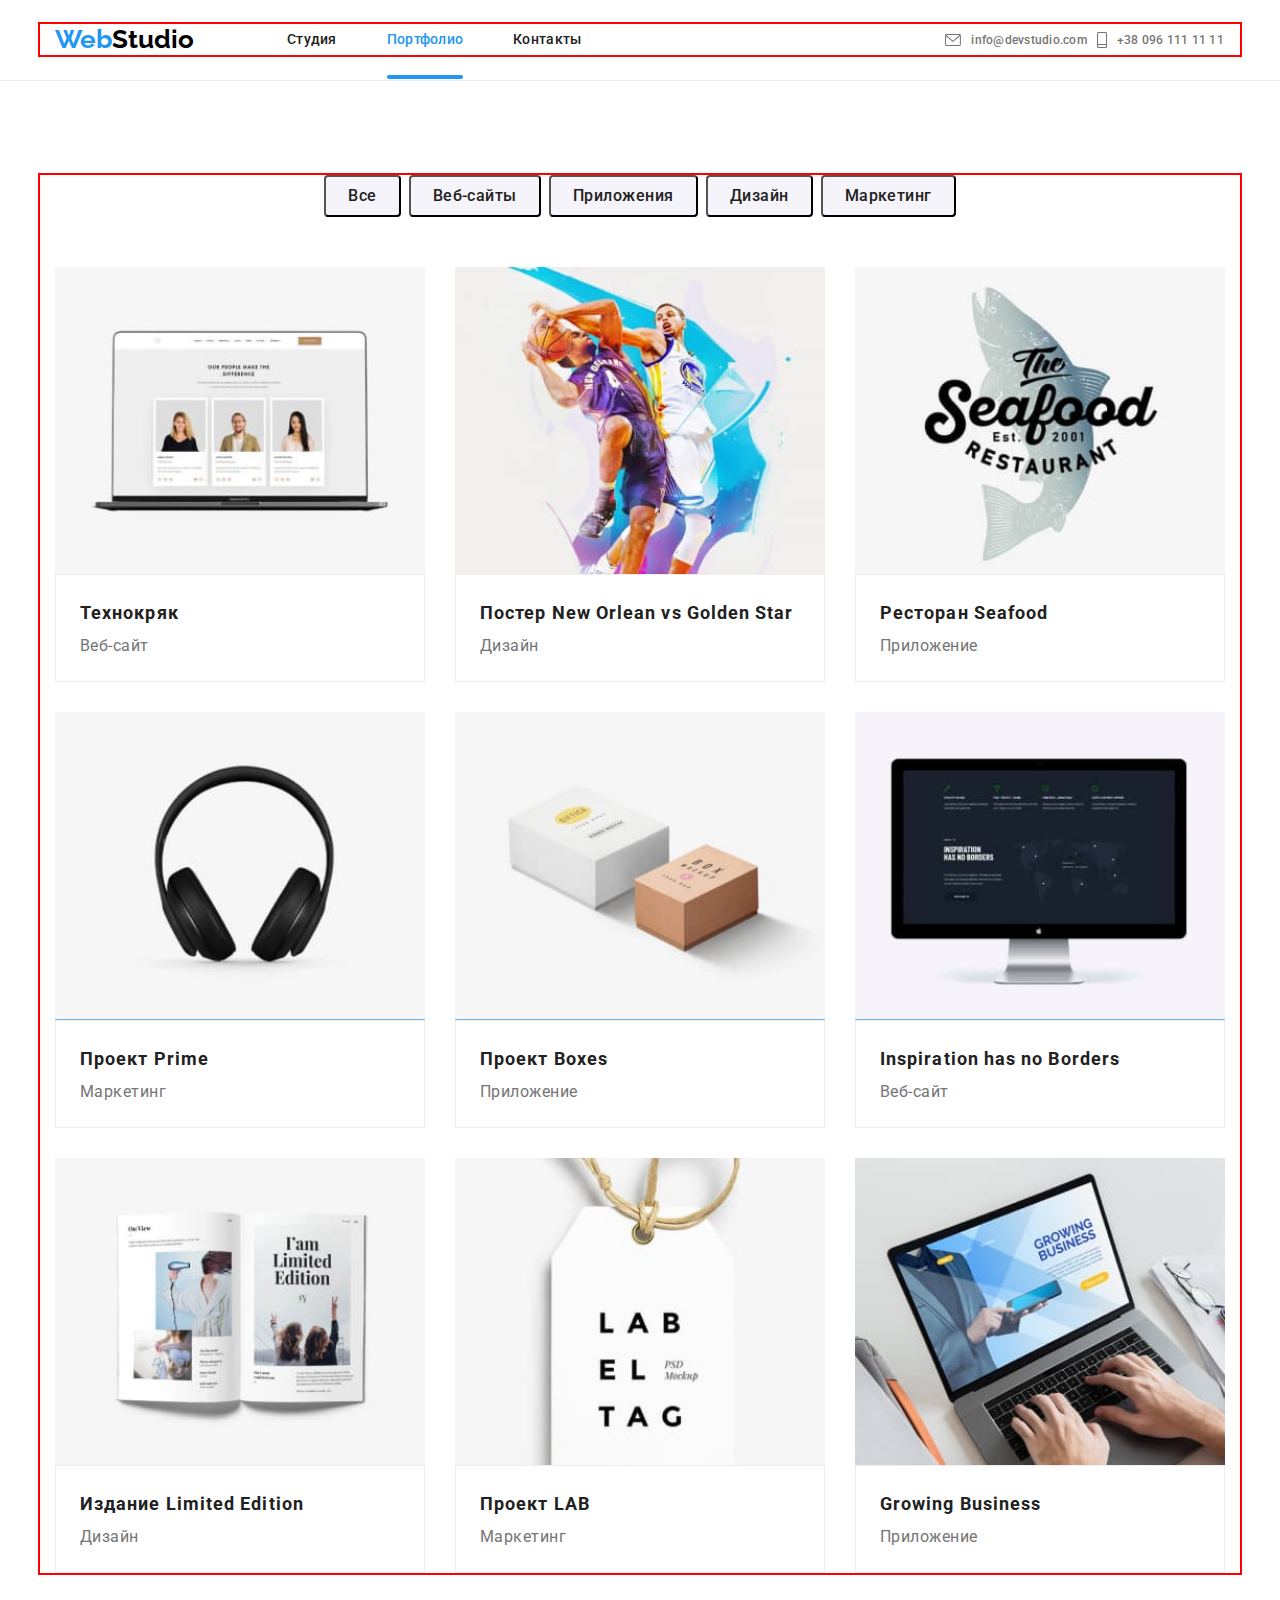
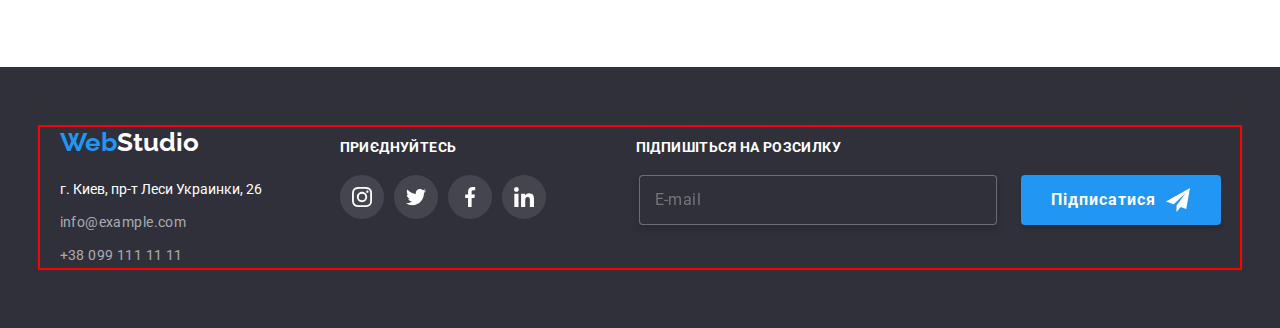
==== commit b39c2f43: "mb last push" ====
--- a/portfolio.html
+++ b/portfolio.html
@@ -99,17 +99,21 @@
                                     <source srcset="
                                     ./images/portfolio/1tehnokriak.jpg   1x
                                     ./images/portfolio/1tehnokriak-2x.jpg 2x
-                                " media="(min-width: 1200px)" />
+                                " 
+                                media="(min-width: 1200px)" />
                                     <source srcset="
                                     ./images/portfolio/1tehnokriak-tablet.jpg    1x,
                                     ./images/portfolio/1tehnokriak-tablet-2x.jpg  2x
-                                " media="(min-width: 768px)" />
+                                " 
+                                media="(min-width: 768px)" />
                                     <source srcset="
                                     ./images/portfolio/1tehnokriak-mobile.jpg    1x,
                                     ./images/portfolio/1tehnokriak-mobile-2x.jpg 2x
-                                " media="(max-width: 767px)" />
+                                " 
+                                media="(max-width: 767px)" />
+                                <img class="gallery-product-photo" src="./images/portfolio/1tehnokriak-mobile.jpg" alt="разработка  Веб-сайта" >
                                 </picture>
-                                <img class="gallery-product-photo" src="./images/portfolio1.jpg" alt="разработка  Веб-сайта" width="370" height="294">
+                                
                                 <p class="gallety-top-text">Ресурс пропонує комплексні пропозиції з різним рівнем
                                     функціоналу та сервісів. Все це дозволить відвідувачу отримати
                                     вичерпні відомості про компанію чи приватну особу.
@@ -137,8 +141,9 @@
                                                                     ./images/portfolio/2poster-mobile.jpg    1x,
                                                                     ./images/portfolio/2poster-mobile-2x.jpg 2x
                                                                 " media="(max-width: 767px)" />
+                                <img class="gallery-product-photo" src="./images/portfolio/2poster-mobile.jpg" alt=" пример Дизайна">
                             </picture>
-                                <img class="gallery-product-photo" src="./images/portfolio2.jpg" alt=" пример Дизайна" width="370" height="294">
+                                
                                 <p class="gallety-top-text">Ресурс пропонує комплексні пропозиції з різним рівнем
                                     функціоналу та сервісів. Все це дозволить відвідувачу отримати
                                     вичерпні відомості про компанію чи приватну особу.
@@ -166,8 +171,9 @@
                                                                 ./images/portfolio/3seafood-mobile.jpg    1x,
                                                                 ./images/portfolio/3seafood-mobile-2x.jpg 2x
                                                             " media="(max-width: 767px)" />
+                                                            <img class="gallery-product-photo" src="./images/portfolio/3seafood-mobile.jpg" alt="разработка Приложения">
                             </picture>
-                                <img class="gallery-product-photo" src="./images/portfolio3.jpg" alt="разработка Приложения" width="370" height="294">
+                                
                                 <p class="gallety-top-text">Ресурс пропонує комплексні пропозиції з різним рівнем
                                     функціоналу та сервісів. Все це дозволить відвідувачу отримати
                                     вичерпні відомості про компанію чи приватну особу.
@@ -196,8 +202,9 @@
                                                                     ./images/portfolio/4prime-mobile.jpg    1x,
                                                                     ./images/portfolio/4prime-mobile-2x.jpg 2x
                                                                 " media="(max-width: 767px)" />
+                                                                <img class="gallery-product-photo" src="./images/portfolio/4prime-mobile.jpg " alt="услуги Маркетинга" >
                                 </picture>
-                                <img class="gallery-product-photo" src="./images/portfolio4.jpg" alt="услуги Маркетинга" width="370" height="294">
+                                
                                 <p class="gallety-top-text">Ресурс пропонує комплексні пропозиції з різним рівнем
                                     функціоналу та сервісів. Все це дозволить відвідувачу отримати
                                     вичерпні відомості про компанію чи приватну особу.
@@ -225,8 +232,9 @@
                                                                     ./images/portfolio/5boxes-mobile.jpg    1x,
                                                                     ./images/portfolio/5boxes-mobile-2x.jpg 2x
                                                                 " media="(max-width: 767px)" />
+                                                                <img class="gallery-product-photo" src="./images/portfolio/5boxes-mobile.jpg" alt="разработка упаковки">
                                 </picture>
-                                <img class="gallery-product-photo" src="./images/portfolio5.jpg" alt="разработка упаковки" width="370" height="294">
+                                
                                 <p class="gallety-top-text">Ресурс пропонує комплексні пропозиції з різним рівнем
                                     функціоналу та сервісів. Все це дозволить відвідувачу отримати
                                     вичерпні відомості про компанію чи приватну особу.
@@ -254,8 +262,9 @@
                                                                 ./images/portfolio/6inspiration-mobile.jpg    1x,
                                                                 ./images/portfolio/6inspiration-mobile-2x.jpg 2x
                                                             " media="(max-width: 767px)" />
+                                                            <img class="gallery-product-photo" src="./images/portfolio/6inspiration-mobile.jpg" alt="разработка  Веб-сайта" >
                             </picture>
-                                <img class="gallery-product-photo" src="./images/portfolio6.jpg" alt="разработка  Веб-сайта" width="370" height="294">
+                                
                                 <p class="gallety-top-text">Ресурс пропонує комплексні пропозиції з різним рівнем
                                     функціоналу та сервісів. Все це дозволить відвідувачу отримати
                                     вичерпні відомості про компанію чи приватну особу.
@@ -283,8 +292,9 @@
                                                                     ./images/portfolio/7limitededition-mobile.jpg    1x,
                                                                     ./images/portfolio/7limitededition-mobile-2x.jpg 2x
                                                                 " media="(max-width: 767px)" />
+                                                                <img class="gallery-product-photo" src="./images/portfolio/7limitededition-mobile.jpg" alt="пример Дизайна" >
                                 </picture>
-                                <img class="gallery-product-photo" src="./images/portfolio7.jpg" alt="пример Дизайна" width="370" height="294">
+                                
                                 <p class="gallety-top-text">Ресурс пропонує комплексні пропозиції з різним рівнем
                                     функціоналу та сервісів. Все це дозволить відвідувачу отримати
                                     вичерпні відомості про компанію чи приватну особу.
@@ -312,8 +322,9 @@
                                                                 ./images/portfolio/8lab-mobile.jpg    1x,
                                                                 ./images/portfolio/8lab-mobile-2x.jpg 2x
                                                             " media="(max-width: 767px)" />
+                                                            <img class="gallery-product-photo" src="./images/portfolio/8lab-mobile.jpg" alt="услуги Маркетинга">
                             </picture>
-                                <img class="gallery-product-photo" src="./images/portfolio8.jpg" alt="услуги Маркетинга" width="370" height="294">
+                                
                                 <p class="gallety-top-text">Ресурс пропонує комплексні пропозиції з різним рівнем
                                     функціоналу та сервісів. Все це дозволить відвідувачу отримати
                                     вичерпні відомості про компанію чи приватну особу.
@@ -342,8 +353,9 @@
                                                                     ./images/portfolio/9growing-mobile.jpg    1x,
                                                                     ./images/portfolio/9growing-mobile-2x.jpg 2x
                                                                 " media="(max-width: 767px)" />
+                                                                <img class="gallery-product-photo" src="./images/portfolio/9growing-mobile.jpg" alt="разработка Приложения" >
                                 </picture>
-                                <img class="gallery-product-photo" src="./images/portfolio9.jpg" alt="разработка Приложения" width="370" height="294">
+                                
                                 <p class="gallety-top-text">Ресурс пропонує комплексні пропозиції з різним рівнем
                                     функціоналу та сервісів. Все це дозволить відвідувачу отримати
                                     вичерпні відомості про компанію чи приватну особу.
--- a/css/main.min.css
+++ b/css/main.min.css
@@ -1 +1 @@
-:root{--main-color: #757575;--title-colot: #212121;--accent-color: #2196F3}p,h1,h2,h3,h4,h5,h6{margin:0}ul{margin:0;padding-left:0}img{display:block;max-width:100%;height:auto;width:100%}.list{list-style:none}.link{text-decoration:none}body{font-family:Roboto}button{cursor:pointer}.container{width:100%;margin-left:auto;margin-right:auto;padding-left:15px;padding-right:15px;outline:2px solid red}@media screen and (min-width: 480px){.container{max-width:448px}}@media screen and (min-width: 768px){.container{max-width:768px}}@media screen and (min-width: 1200px){.container{max-width:1200px}}.visually-hidden{position:absolute;width:1px;height:1px;margin:-1px;border:0;padding:0;white-space:nowrap;clip-path:inset(100%);clip:rect(0 0 0 0);overflow:hidden}.header{padding-top:24px;padding-bottom:25px;border-bottom:1px solid #ececec;background-color:#fff}.header>.container{display:flex;align-items:center}@media screen and (min-width: 1200px){.header>.container{max-width:1200px;justify-content:space-evenly}}.header-logo{font-family:Raleway;font-style:normal;font-weight:700;font-size:26px;line-height:31px;color:#000;margin-right:93px}.header-link{font-weight:500;font-size:14px;line-height:1.1428571429;letter-spacing:.02em;color:var(--title-colot);transition:color 250ms cubic-bezier(0.4, 0, 0.2, 1)}.header-list{display:none;align-items:center}@media screen and (min-width: 1200px){.header-list{max-width:1200px;display:flex}}@media screen and (min-width: 768px){.header-list{max-width:768px;display:flex}}.header-nav{display:none;align-items:center}@media screen and (min-width: 1200px){.header-nav{max-width:1200px;display:flex}}@media screen and (min-width: 768px){.header-nav{max-width:768px;display:flex}}.header-connect{margin-left:auto;display:none;align-items:center;gap:50px}@media screen and (min-width: 1200px){.header-connect{max-width:1200px;display:flex;gap:30px}}@media screen and (min-width: 768px){.header-connect{max-width:768px;display:flex;flex-wrap:wrap;gap:10px;margin-left:49px;margin-bottom:21px;margin-top:21px}}.header-icon{fill:currentColor;margin-right:10px}.header-item:not(:last-child){margin-right:50px}.current{position:relative;color:#2196f3}.current::after{position:absolute;content:"";width:100%;height:4px;background:#2196f3;border-radius:2px;left:0;bottom:-32px}.web{color:#2196f3}.header-phone,.header-mail{font-weight:500;font-size:14px;line-height:1.1428571429;letter-spacing:.02em;color:var(--main-color);transition:color 250ms cubic-bezier(0.4, 0, 0.2, 1);display:none;align-items:center}@media screen and (min-width: 1200px){.header-phone,.header-mail{max-width:1200px;display:flex}}@media screen and (min-width: 768px){.header-phone,.header-mail{max-width:768px;display:block;font-size:12px;line-height:1.1666666667}}.header-link:hover,.header-mail:hover,.header-link:focus,.header-phone:hover,.header-mail:focus,.header-phone:focus{color:var(--accent-color)}.menu-open{display:flex;margin-left:auto;border:none;padding:0}@media screen and (min-width: 1200px){.menu-open{max-width:1200px;display:none}}@media screen and (min-width: 768px){.menu-open{max-width:768px;display:none}}.menu-open-icon{background:#fff}.menu-close-icon{background:#fff}.mob-menu{position:fixed;width:100vw;height:100vh;z-index:4;top:0;background-color:#fff;padding-top:48px;padding-bottom:48px;transition:transform 250ms cubic-bezier(0.4, 0, 0.2, 1)}.mob-menu>.container{display:flex;flex-direction:column;height:100%;justify-content:space-between}.menu-close{display:block;margin-left:auto;margin-bottom:30px;margin-top:21px;margin-right:25px;border:none;padding:0;fill:currentColor;transition:fill 250ms cubic-bezier(0.4, 0, 0.2, 1)}.menu-close:hover,.menu-close:focus{fill:#188ce8}.mob-menu-item:not(:last-child){margin-bottom:32px}.mob-menu-link{font-weight:500;font-size:40px;line-height:1.175;letter-spacing:.02em;color:#212121;transition:fill 250ms cubic-bezier(0.4, 0, 0.2, 1)}.mob-menu-link:hover,.mob-menu-link:focus{color:#188ce8}.mob-menu-connect{display:block}.mob-menu-phone{font-weight:500;font-size:34px;line-height:1.1764705882;letter-spacing:.02em;color:#2196f3;margin-bottom:32px}.mob-menu-mail{font-weight:500;font-size:24px;line-height:1.1666666667;letter-spacing:.02em;color:#757575}.mob-menu-soc{margin-top:64px}.mob-soc-list{display:flex}.mob-soc-link{font-weight:500;font-size:18px;line-height:122%;letter-spacing:.02em;color:#2196f3;padding-right:10px}.mob-soc-item:not(:first-child){padding-left:10px}.mob-soc-item:not(:last-child){border-right:1px solid rgba(33,33,33,.2)}.hero{width:100%;margin:0 auto;background-color:#c4c4c4;background-image:linear-gradient(rgba(47, 48, 58, 0.4), rgba(47, 48, 58, 0.4)),url(../images/hero/hero-mob.jpg);background-repeat:no-repeat;background-position:center;background-size:cover}@media(min-device-pixel-ratio: 2),(min-resolution: 192dpi),(min-resolution: 2dppx){.hero{background-image:linear-gradient(rgba(47, 48, 58, 0.4), rgba(47, 48, 58, 0.4)),url(../images/hero/hero-mob@2x.jpg)}}@media screen and (min-width: 768px){.hero{max-width:738px;background-image:linear-gradient(rgba(47, 48, 58, 0.4), rgba(47, 48, 58, 0.4)),url(../images/hero/hero-tab.jpg)}}@media(min-device-pixel-ratio: 2),(min-resolution: 192dpi),(min-resolution: 2dppx){.hero{background-image:linear-gradient(rgba(47, 48, 58, 0.4), rgba(47, 48, 58, 0.4)),url(../images/hero/hero-tab@2x.jpg)}}@media screen and (min-width: 1200px){.hero{max-width:1200px;background-image:linear-gradient(rgba(47, 48, 58, 0.4), rgba(47, 48, 58, 0.4)),url(../images/hero/hero-deskt.jpg)}}@media(min-device-pixel-ratio: 2),(min-resolution: 192dpi),(min-resolution: 2dppx){.hero{background-image:linear-gradient(rgba(47, 48, 58, 0.4), rgba(47, 48, 58, 0.4)),url(../images/hero/hero-deskt@2x.jpg)}}.hero .contant{text-align:center;padding:118px 60px}@media screen and (min-width: 768px){.hero .contant{max-width:738px;text-align:center;padding:118px 100px}}@media screen and (min-width: 1200px){.hero .contant{max-width:1200px;text-align:center;padding:210px 200px}}.hero-title{font-weight:900;font-size:24px;line-height:1.62;text-align:center;letter-spacing:.06em;text-transform:uppercase;margin-bottom:30px;color:#fff}@media screen and (min-width: 768px){.hero-title{max-width:738px;font-size:26px;line-height:1.36}}@media screen and (min-width: 1200px){.hero-title{max-width:1200px;font-size:44px;line-height:1.36}}.hero-button{background-color:var(--accent-color);font-family:Roboto;font-style:normal;font-weight:700;font-size:16px;line-height:1.88;align-items:center;text-align:center;letter-spacing:.06em;color:#fff;min-width:216px;height:50px;box-shadow:0px 4px 4px rgba(0,0,0,.15);border-radius:4px;transition:background-color 250ms cubic-bezier(0.4, 0, 0.2, 1)}.hero-button:hover,.hero-button:focus{background-color:#188ce8}.about{padding-top:94px;padding-bottom:94px}.about__wrap-list{width:100%}@media screen and (min-width: 768px){.about__wrap-list{max-width:738px;width:calc((100% - 30px)/2)}}@media screen and (min-width: 1200px){.about__wrap-list{max-width:1200px;width:calc((100% - 90px)/4)}}.about__icon-list{display:flex;flex-wrap:wrap;justify-content:center;gap:30px}.about__icon-item{width:100%;height:120px;left:215px;top:774px;background:#f5f4fa;border-radius:4px;display:flex;align-items:center;justify-content:center;margin-bottom:30px}.about__item-title{font-weight:700;font-size:14px;line-height:1.1428571429;letter-spacing:.03em;text-transform:uppercase;color:var(--title-colot);margin-bottom:10px}@media screen and (max-width: 768px){.about__item-title{max-width:738px;text-align:center}}.about__text{font-size:14px;line-height:1.71;letter-spacing:.03em;color:var(--main-color);max-width:100%}.projects{padding-top:0px;padding-bottom:94px}.projects__list{display:none;flex-wrap:wrap;align-items:center;justify-content:center;gap:30px}@media screen and (min-width: 1200px){.projects__list{max-width:1200px;display:flex}}.projects__title{font-weight:700;font-size:36px;line-height:1.1666666667;text-align:center;letter-spacing:.03em;color:var(--title-colot);margin-bottom:50px;display:none}@media screen and (min-width: 1200px){.projects__title{max-width:1200px;display:block}}.exemple-card__text{position:absolute;bottom:0;font-weight:700;font-size:14px;line-height:16px;text-align:center;letter-spacing:.03em;text-transform:uppercase;color:#fff;background-color:rgba(47,48,58,.8);width:100%;height:70px;display:flex;justify-content:center;align-items:center}.exemple-card__item:not(:last-child){margin-right:30px}.exemple-card-position{position:relative}.team{padding-top:94px;padding-bottom:94px;background-color:#f5f4fa}.team-list{display:flex;flex-wrap:wrap;justify-content:center;gap:30px}.team-item{width:100%;background:#fff;box-shadow:0px 1px 3px rgba(0,0,0,.12),0px 1px 1px rgba(0,0,0,.14),0px 2px 1px rgba(0,0,0,.2);border-radius:0px 0px 4px 4px}@media screen and (min-width: 768px){.team-item{max-width:738px;width:calc((100% - 30px)/2)}}@media screen and (min-width: 1200px){.team-item{max-width:1200px;width:calc((100% - 90px)/4)}}.team-title{font-weight:700;font-size:36px;line-height:1.1666666667;text-align:center;letter-spacing:.03em;color:var(--title-colot);margin-bottom:50px}.team-name{font-weight:500;font-size:16px;line-height:1.1875;text-align:center;letter-spacing:.03em;color:var(--title-colot);margin-bottom:10px}.team-info{padding-top:30px;padding-bottom:30px}.team-text{font-size:16px;line-height:1.1875;text-align:center;letter-spacing:.03em;color:var(--main-color);margin-bottom:16px}.team-soc{display:flex;justify-content:center;gap:10px}.team-soc-link{width:44px;height:44px;border-radius:50%;display:block;background-color:#fff;display:flex;align-items:center;justify-content:center;color:#afb1b8;transition:background-color 250ms cubic-bezier(0.4, 0, 0.2, 1),fill 250ms cubic-bezier(0.4, 0, 0.2, 1)}.team-soc-link:hover,.team-soc-link:focus{background-color:#2196f3;color:#fff}.team-soc-icon{fill:currentColor}.clients{padding-top:94px;padding-bottom:94px}.clients__title{font-weight:700;font-size:36px;line-height:1.1666666667;text-align:center;letter-spacing:.03em;color:#212121;margin-bottom:30px}@media screen and (min-width: 1200px){.clients__title{max-width:1200px;margin-bottom:50px}}.clients__list{display:flex;flex-wrap:wrap;justify-content:center;gap:30px}.clients__iteam{display:flex;align-items:center;justify-content:center;width:calc((100% - 30px)/2)}@media screen and (min-width: 768px){.clients__iteam{max-width:738px;width:calc((100% - 60px)/3)}}@media screen and (min-width: 1200px){.clients__iteam{max-width:1200px;width:calc((100% - 150px)/6)}}.clients__link{width:170px;height:92px;display:block;border:1px solid #afb1b8;border-radius:4px;display:flex;align-items:center;justify-content:center;color:#afb1b8;transition:color 250ms cubic-bezier(0.4, 0, 0.2, 1),border 250ms cubic-bezier(0.4, 0, 0.2, 1)}.clients__link:hover,.clients__link:focus{border:1px solid #2196f3;color:#2196f3}.clients__icon{fill:currentColor}.footer{background-color:#2f303a;padding-top:60px;padding-bottom:60px}.footer .container{display:flex;flex-wrap:wrap;justify-content:center;gap:60px}@media screen and (min-width: 1200px){.footer .container{max-width:1200px;display:flex;flex-wrap:nowrap;justify-content:none;gap:0}}.footer-logo{font-family:Raleway;font-style:normal;font-weight:700;font-size:26px;line-height:1.1923076923;color:#fff;display:flex;justify-content:center}.footer-phone,.footer-mail{font-style:normal;font-size:14px;line-height:1.71;letter-spacing:.03em;color:rgba(255,255,255,.6);display:flex;justify-content:center}.footer-text{font-style:normal;font-size:14px;line-height:1.71;letter-spacing:.03em;color:#fff;margin-top:20px;display:flex;justify-content:center}.footer-address{display:flex;flex-direction:column;gap:9px;display:flex;justify-content:center}.footer-form{display:flex;gap:12px;margin-top:20px}.footer-soc{padding-top:12px}@media screen and (min-width: 1200px){.footer-soc{max-width:1200px;margin-top:12px}}@media screen and (min-width: 768px){.footer-soc{max-width:768px;padding-top:0;justify-content:center;margin-left:165px}}@media screen and (min-width: 1200px){.footer-soc{max-width:1200px;margin-left:78px}}.footer-soc-title{display:flex;justify-content:center;font-weight:700;font-size:14px;line-height:1.1428571429;letter-spacing:.03em;text-transform:uppercase;color:#fff;margin-bottom:20px}.footer-soc-list{display:flex;gap:10px}.footer-soc-link{height:44px;width:44px;background-color:rgba(255,255,255,.1);display:block;border-radius:50%;display:flex;align-items:center;justify-content:center;color:#fff;transition:background-color 250ms cubic-bezier(0.4, 0, 0.2, 1),fill 250ms cubic-bezier(0.4, 0, 0.2, 1)}.footer-soc-link:hover,.footer-soc-link:focus{background-color:#2196f3;color:#fff}.footer-soc-icon{fill:currentColor}.invite{gap:20px}@media screen and (min-width: 1200px){.invite{max-width:1200px;margin-top:12px}}.invite-label{font-weight:700;font-size:14px;line-height:1.1428571429;letter-spacing:.03em;text-transform:uppercase;color:#fff;display:flex;justify-content:center}.footer-form{display:flex;flex-wrap:wrap;justify-content:center;align-items:center}@media screen and (min-width: 1200px){.footer-form{max-width:1200px;flex-wrap:nowrap;gap:12px}}.email-input{width:calc(100% - 30px);height:50px;border:1px solid rgba(255,255,255,.3);filter:drop-shadow(0px 4px 4px rgba(0, 0, 0, 0.15));border-radius:4px;padding-left:15px;background-color:#2f303a;font-size:16px;line-height:125%;letter-spacing:.03em;color:rgba(255,255,255,.6)}@media screen and (min-width: 768px){.email-input{max-width:768px;width:450px;margin-right:166px;margin-left:152px}}@media screen and (min-width: 1200px){.email-input{max-width:1200px;width:358px;display:flex;align-items:center;margin-right:12px;margin-left:93px}}.invite-submit{width:200px;height:50px;background-color:#2196f3;box-shadow:0px 4px 4px rgba(0,0,0,.15);border-radius:4px;border:none;font-weight:700;font-size:16px;line-height:188%;display:flex;align-items:center;text-align:center;letter-spacing:.06em;color:#fff;display:flex;text-align:center;justify-content:center;gap:10px;transition:background-color 250ms cubic-bezier(0.4, 0, 0.2, 1)}.invite-icon{fill:currentColor}.invite-icon:hover,.invite-icon:focus{background-color:#2196f3}.gallery{padding-top:94px;padding-bottom:94px}.gallery-list{display:flex;flex-wrap:wrap;justify-content:flex-start;gap:15px 8px;margin-bottom:40px}@media screen and (min-width: 768px){.gallery-list{max-width:738px;display:flex;justify-content:center;margin-bottom:30px}}@media screen and (min-width: 1200px){.gallery-list{max-width:1200px;display:flex;justify-content:center;margin-bottom:50px}}.gallery-title{position:absolute;width:1px;height:1px;margin:-1px;border:0;padding:0;white-space:nowrap;clip-path:inset(100%);clip:rect(0 0 0 0);overflow:hidden}.gallery-button{background:#f5f4fa;border-radius:4px;font-family:Roboto;font-style:normal;font-weight:500;font-size:16px;line-height:1.62;text-align:center;letter-spacing:.03em;color:var(--title-colot);padding:6px 22px;background:#f5f4fa;border-radius:4px;transition:color 250ms cubic-bezier(0.4, 0, 0.2, 1),background-color 250ms cubic-bezier(0.4, 0, 0.2, 1)}.gallery-button:hover{color:#fff;background-color:#2196f3}.gallery-info{padding:20px 24px;background:#fff;border:1px solid #eee}.gallery-wrap{position:relative;overflow:hidden}.gallery-product-list{display:flex;flex-wrap:wrap;gap:30px}.gallery-product-item{box-sizing:border-box;width:100%;background:#fff}@media screen and (min-width: 768px){.gallery-product-item{max-width:738px;width:calc((100% - 30px)/2)}}@media screen and (min-width: 1200px){.gallery-product-item{max-width:1200px;width:calc((100% - 60px)/3)}}.gallery:nth-last-child(-n+1){margin-bottom:0px}.gallery:hover,.gallery:focus{box-shadow:0px 1px 1px rgba(0,0,0,.12),0px 4px 4px rgba(0,0,0,.06),1px 4px 6px rgba(0,0,0,.16)}.gallery-product-title{font-weight:700;font-size:18px;line-height:2;letter-spacing:.06em;color:var(--title-colot)}.gallery-product-text{font-size:16px;line-height:1.88;letter-spacing:.03em;color:var(--main-color)}.gallety-top-text{position:absolute;top:0;left:0;height:100%;font-weight:400;font-size:18px;line-height:156%;letter-spacing:.03em;color:#fff;background-color:rgba(33,150,243,.9);transform:translateY(100%);display:flex;justify-content:center;align-items:center;padding-left:24px;padding-right:24px;transition:transform 250ms cubic-bezier(0.4, 0, 0.2, 1);overflow:auto}.gallery-product-item:hover .gallety-top-text{transform:translateY(0%)}.back-drop{position:fixed;top:0;width:100%;height:100%;background-color:rgba(0,0,0,.2);transition:opacity 250ms cubic-bezier(0.4, 0, 0.2, 1),visibility 250ms cubic-bezier(0.4, 0, 0.2, 1)}.back-drop.is-hidden.modal{transform:translate(-50%, -50) scale(0)}.modal{width:528px;min-height:581px;background-color:#fff;position:absolute;top:50%;left:50%;transform:translate(-50%, -50%) scale(1);transition:transform 250ms cubic-bezier(0.4, 0, 0.2, 1);padding:40px}.modal-close{position:absolute;right:8px;top:8px;width:30px;height:30px;border:1px solid rgba(0,0,0,.1);border-radius:50%;background:#fff;fill:currentColor;transition:fill 250ms cubic-bezier(0.4, 0, 0.2, 1);display:flex;justify-content:center;align-items:center}.modal-close:hover,.modal-close:focus{fill:#188ce8}.modal-logo{text-align:center;font-weight:700;font-size:20px;line-height:1.15;text-align:center;letter-spacing:.03em;color:#212121;margin-bottom:12px}.modal-field{margin-bottom:10px}.modal-submit{width:200px;height:50px;background:#2196f3;box-shadow:0px 4px 4px rgba(0,0,0,.15);border-radius:4px;border:none;font-weight:700;font-size:16px;line-height:188%;letter-spacing:.06em;color:#fff;position:absolute;left:50%;transform:translateX(-50%)}.modal-label{font-size:12px;line-height:1.1666666667;letter-spacing:.01em;color:#757575}.modal-input{width:100%;height:40px;border:1px solid rgba(33,33,33,.2);border-radius:4px;padding-left:42px;outline:rgba(0,0,0,0)}.modal-wrap{margin-top:4px;position:relative}.modal-input:focus,.modal-text:focus{border-color:#2196f3}.modal-text{width:100%;height:120px;border:1px solid rgba(33,33,33,.2);border-radius:4px;resize:none;padding:12px 16px;outline:rgba(0,0,0,0);margin-top:4px;font-size:12px;line-height:1.1666666667;letter-spacing:.01em;color:rgba(117,117,117,.5)}.modal-field-policy{display:flex;gap:7px;margin-bottom:20px}.input-icon{position:absolute;left:15px;top:50%;transform:translateY(-50%)}.modal-input:focus+.input-icon{fill:#2196f3}.modal-field-policy{display:flex;justify-content:center;align-items:center}.policy-label{font-size:14px;line-height:171%;letter-spacing:.03em;color:#757575;display:flex;align-items:center}.policy-label span{width:16px;height:15px;border:2px solid #212121;border-radius:2px;margin-right:7px;display:flex;align-items:center;justify-content:center;transition:background-color 250ms cubic-bezier(0.4, 0, 0.2, 1),fill 250ms cubic-bezier(0.4, 0, 0.2, 1)}.policy-label>.policy-link{color:#2196f3}.check-icon{fill:rgba(0,0,0,0)}.modal-check:checked+.policy-label .check-icon{fill:#fff}.modal-check:checked+.policy-label span{background-color:#2196f3;border:none}.modal-check:focus+.policy-label span{border-color:#2196f3}.is-hidden{opacity:0;visibility:hidden;pointer-events:none}/*# sourceMappingURL=main.min.css.map */+:root{--main-color: #757575;--title-colot: #212121;--accent-color: #2196F3}p,h1,h2,h3,h4,h5,h6{margin:0}ul{margin:0;padding-left:0}img{display:block;max-width:100%;height:auto;width:100%}.list{list-style:none}.link{text-decoration:none}body{font-family:Roboto}button{cursor:pointer}.container{width:100%;margin-left:auto;margin-right:auto;padding-left:15px;padding-right:15px;outline:2px solid red}@media screen and (min-width: 480px){.container{max-width:448px}}@media screen and (min-width: 768px){.container{max-width:768px}}@media screen and (min-width: 1200px){.container{max-width:1200px}}.visually-hidden{position:absolute;width:1px;height:1px;margin:-1px;border:0;padding:0;white-space:nowrap;clip-path:inset(100%);clip:rect(0 0 0 0);overflow:hidden}.header{padding-top:24px;padding-bottom:25px;border-bottom:1px solid #ececec;background-color:#fff}.header>.container{display:flex;align-items:center}@media screen and (min-width: 1200px){.header>.container{max-width:1200px}}.header-logo{font-family:Raleway;font-style:normal;font-weight:700;font-size:26px;line-height:31px;color:#000}@media screen and (min-width: 768px){.header-logo{max-width:768px;margin-right:93px}}@media screen and (min-width: 1200px){.header-logo{max-width:1200px;margin-right:93px}}.header-link{font-weight:500;font-size:14px;line-height:1.1428571429;letter-spacing:.02em;color:var(--title-colot);transition:color 250ms cubic-bezier(0.4, 0, 0.2, 1)}.header-list{display:none;align-items:center}@media screen and (min-width: 768px){.header-list{max-width:768px;display:flex;margin-right:30px}}@media screen and (min-width: 1200px){.header-list{max-width:1200px;display:flex;margin-right:315px}}.header-nav{display:none;align-items:center}@media screen and (min-width: 1200px){.header-nav{max-width:1200px;display:flex}}@media screen and (min-width: 768px){.header-nav{max-width:768px;display:flex}}.header-connect{margin-left:auto;display:none;align-items:center;gap:50px}@media screen and (min-width: 1200px){.header-connect{max-width:1200px;display:flex;gap:30px}}@media screen and (min-width: 768px){.header-connect{max-width:768px;display:flex;flex-wrap:wrap;gap:10px;margin-left:49px}}.header-icon{fill:currentColor;margin-right:10px}.header-item:not(:last-child){margin-right:50px}.current{position:relative;color:#2196f3}.current::after{position:absolute;content:"";width:100%;height:4px;background:#2196f3;border-radius:2px;left:0;bottom:-32px}.web{color:#2196f3}.header-phone,.header-mail{font-weight:500;font-size:14px;line-height:1.1428571429;letter-spacing:.02em;color:var(--main-color);transition:color 250ms cubic-bezier(0.4, 0, 0.2, 1);display:none;align-items:center}@media screen and (min-width: 1200px){.header-phone,.header-mail{max-width:1200px;display:flex}}@media screen and (min-width: 768px){.header-phone,.header-mail{max-width:768px;display:flex;font-size:12px;line-height:1.1666666667}}.header-link:hover,.header-mail:hover,.header-link:focus,.header-phone:hover,.header-mail:focus,.header-phone:focus{color:var(--accent-color)}.menu-open{display:flex;margin-left:auto;border:none;padding:0}@media screen and (min-width: 1200px){.menu-open{max-width:1200px;display:none}}@media screen and (min-width: 768px){.menu-open{max-width:768px;display:none}}.menu-open-icon{background:#fff}.menu-close-icon{background:#fff}.mob-menu{position:fixed;width:100vw;height:100vh;z-index:4;top:0;background-color:#fff;padding-top:48px;padding-bottom:48px;transition:transform 250ms cubic-bezier(0.4, 0, 0.2, 1)}.mob-menu>.container{display:flex;flex-direction:column;height:100%;justify-content:space-between}.menu-close{display:block;margin-left:auto;margin-bottom:30px;margin-top:21px;margin-right:25px;border:none;padding:0;fill:currentColor;transition:fill 250ms cubic-bezier(0.4, 0, 0.2, 1)}.menu-close:hover,.menu-close:focus{fill:#188ce8}.mob-menu-item:not(:last-child){margin-bottom:32px}.mob-menu-link{font-weight:500;font-size:40px;line-height:1.175;letter-spacing:.02em;color:#212121;transition:fill 250ms cubic-bezier(0.4, 0, 0.2, 1)}.mob-menu-link:hover,.mob-menu-link:focus{color:#188ce8}.mob-menu-connect{display:block}.mob-menu-phone{font-weight:500;font-size:34px;line-height:1.1764705882;letter-spacing:.02em;color:#2196f3;display:flex;margin-bottom:32px}.mob-menu-mail{font-weight:500;font-size:24px;line-height:1.1666666667;letter-spacing:.02em;color:#757575}.mob-menu-soc{margin-top:64px}.mob-soc-list{display:flex}.mob-soc-link{font-weight:500;font-size:18px;line-height:122%;letter-spacing:.02em;color:#2196f3;padding-right:10px}.mob-soc-item:not(:first-child){padding-left:10px}.mob-soc-item:not(:last-child){border-right:1px solid rgba(33,33,33,.2)}.hero{width:100%;margin:0 auto;background-color:#c4c4c4;background-image:linear-gradient(rgba(47, 48, 58, 0.4), rgba(47, 48, 58, 0.4)),url(../images/hero/hero-mob.jpg);background-repeat:no-repeat;background-position:center;background-size:cover}@media(min-device-pixel-ratio: 2),(min-resolution: 192dpi),(min-resolution: 2dppx){.hero{background-image:linear-gradient(rgba(47, 48, 58, 0.4), rgba(47, 48, 58, 0.4)),url(../images/hero/hero-mob@2x.jpg)}}@media screen and (min-width: 768px){.hero{max-width:100%;background-image:linear-gradient(rgba(47, 48, 58, 0.4), rgba(47, 48, 58, 0.4)),url(../images/hero/hero-tab.jpg)}}@media(min-device-pixel-ratio: 2),(min-resolution: 192dpi),(min-resolution: 2dppx){.hero{background-image:linear-gradient(rgba(47, 48, 58, 0.4), rgba(47, 48, 58, 0.4)),url(../images/hero/hero-tab@2x.jpg)}}@media screen and (min-width: 1200px){.hero{max-width:100%;background-image:linear-gradient(rgba(47, 48, 58, 0.4), rgba(47, 48, 58, 0.4)),url(../images/hero/hero-deskt.jpg)}}@media(min-device-pixel-ratio: 2),(min-resolution: 192dpi),(min-resolution: 2dppx){.hero{background-image:linear-gradient(rgba(47, 48, 58, 0.4), rgba(47, 48, 58, 0.4)),url(../images/hero/hero-deskt@2x.jpg)}}.hero .contant{text-align:center;padding-top:118px;padding-bottom:118px}@media screen and (min-width: 768px){.hero .contant{max-width:738px;text-align:center;padding-top:118px;padding-bottom:118px}}@media screen and (min-width: 1200px){.hero .contant{max-width:1200px;text-align:center;padding-top:210px;padding-bottom:210px}}.hero-title{font-weight:900;font-size:24px;line-height:1.62;text-align:center;letter-spacing:.06em;text-transform:uppercase;margin-bottom:30px;color:#fff}@media screen and (min-width: 768px){.hero-title{max-width:738px;font-size:26px;line-height:1.36}}@media screen and (min-width: 1200px){.hero-title{max-width:1200px;font-size:44px;line-height:1.36}}.hero-button{background-color:var(--accent-color);font-family:Roboto;font-style:normal;font-weight:700;font-size:16px;line-height:1.88;align-items:center;text-align:center;letter-spacing:.06em;color:#fff;min-width:216px;height:50px;box-shadow:0px 4px 4px rgba(0,0,0,.15);border-radius:4px;transition:background-color 250ms cubic-bezier(0.4, 0, 0.2, 1)}.hero-button:hover,.hero-button:focus{background-color:#188ce8}.about{padding-top:60px;padding-bottom:60px}@media screen and (min-width: 1200px){.about{max-width:1200px;padding-top:94px;padding-bottom:118px;margin-left:auto;margin-right:auto}}.about__wrap-list{width:100%}@media screen and (min-width: 768px){.about__wrap-list{max-width:738px;width:calc((100% - 30px)/2)}}@media screen and (min-width: 1200px){.about__wrap-list{max-width:1200px;width:calc((100% - 90px)/4)}}.about__icon-list{display:flex;flex-wrap:wrap;justify-content:center;gap:30px}.about__icon-item{width:100%;height:120px;left:215px;top:774px;background:#f5f4fa;border-radius:4px;display:flex;align-items:center;justify-content:center;margin-bottom:30px}.about__item-title{font-weight:700;font-size:14px;line-height:1.1428571429;letter-spacing:.03em;text-transform:uppercase;color:var(--title-colot);margin-bottom:10px}@media screen and (max-width: 768px){.about__item-title{max-width:738px;text-align:center}}.about__text{font-size:14px;line-height:1.71;letter-spacing:.03em;color:var(--main-color);max-width:100%}.projects{display:none;display:none}@media screen and (min-width: 1200px){.projects{max-width:1200px;padding-top:94px}}@media screen and (min-width: 1200px){.projects{margin-left:auto;margin-right:auto;display:block}}@media screen and (min-width: 1200px){.projects{max-width:1200px;display:block}}.projects__list{display:none;flex-wrap:wrap;align-items:center;justify-content:center;gap:30px}@media screen and (min-width: 1200px){.projects__list{max-width:1200px;display:flex}}.projects__title{font-weight:700;font-size:36px;line-height:1.1666666667;text-align:center;letter-spacing:.03em;color:var(--title-colot);margin-bottom:50px;display:none}@media screen and (min-width: 1200px){.projects__title{max-width:1200px;display:block}}.exemple-card__text{position:absolute;bottom:0;font-weight:700;font-size:14px;line-height:16px;text-align:center;letter-spacing:.03em;text-transform:uppercase;color:#fff;background-color:rgba(47,48,58,.8);width:100%;height:70px;display:flex;justify-content:center;align-items:center}.exemple-card__item:not(:last-child){margin-right:30px}.exemple-card-position{position:relative}.team{padding-top:60px;padding-bottom:60px;background-color:#f5f4fa}@media screen and (min-width: 1200px){.team{max-width:1200px;padding-top:94px;padding-bottom:94px;margin-left:auto;margin-right:auto}}.team-list{display:flex;flex-wrap:wrap;justify-content:center;gap:30px}.team-item{width:100%;background:#fff;box-shadow:0px 1px 3px rgba(0,0,0,.12),0px 1px 1px rgba(0,0,0,.14),0px 2px 1px rgba(0,0,0,.2);border-radius:0px 0px 4px 4px}@media screen and (min-width: 768px){.team-item{max-width:738px;width:calc((100% - 30px)/2)}}@media screen and (min-width: 1200px){.team-item{max-width:1200px;width:calc((100% - 90px)/4)}}.team-title{font-weight:700;font-size:36px;line-height:1.1666666667;text-align:center;letter-spacing:.03em;color:var(--title-colot);margin-bottom:50px}.team-name{font-weight:500;font-size:16px;line-height:1.1875;text-align:center;letter-spacing:.03em;color:var(--title-colot);margin-bottom:10px}.team-info{padding-top:30px;padding-bottom:30px}.team-text{font-size:16px;line-height:1.1875;text-align:center;letter-spacing:.03em;color:var(--main-color);margin-bottom:16px}.team-soc{display:flex;justify-content:center;gap:10px}.team-soc-link{width:44px;height:44px;border-radius:50%;display:block;background-color:#fff;display:flex;align-items:center;justify-content:center;color:#afb1b8;transition:background-color 250ms cubic-bezier(0.4, 0, 0.2, 1),fill 250ms cubic-bezier(0.4, 0, 0.2, 1)}.team-soc-link:hover,.team-soc-link:focus{background-color:#2196f3;color:#fff}.team-soc-icon{fill:currentColor}.clients{padding-top:60px;padding-bottom:60px}@media screen and (min-width: 1200px){.clients{max-width:1200px;padding-top:94px;padding-bottom:94px;margin-left:auto;margin-right:auto}}.clients__title{font-weight:700;font-size:36px;line-height:1.1666666667;text-align:center;letter-spacing:.03em;color:#212121;margin-bottom:30px}@media screen and (min-width: 1200px){.clients__title{max-width:1200px;margin-bottom:50px}}.clients__list{display:flex;flex-wrap:wrap;justify-content:center;gap:30px}.clients__iteam{display:flex;align-items:center;justify-content:center;width:calc((100% - 30px)/2)}@media screen and (min-width: 768px){.clients__iteam{max-width:738px;width:calc((100% - 60px)/3)}}@media screen and (min-width: 1200px){.clients__iteam{max-width:1200px;width:calc((100% - 150px)/6)}}.clients__link{width:210px;height:92px;display:block;border:1px solid #afb1b8;border-radius:4px;display:flex;align-items:center;justify-content:center;color:#afb1b8;transition:color 250ms cubic-bezier(0.4, 0, 0.2, 1),border 250ms cubic-bezier(0.4, 0, 0.2, 1)}.clients__link:hover,.clients__link:focus{border:1px solid #2196f3;color:#2196f3}@media screen and (min-width: 768px){.clients__link{max-width:738px;width:226px;height:92px}}@media screen and (min-width: 1200px){.clients__link{max-width:1200px;width:170px;height:92px}}.clients__icon{fill:currentColor}.footer{background-color:#2f303a;padding-top:60px;padding-bottom:60px}.footer .container{display:flex;flex-wrap:wrap;justify-content:center;gap:60px}@media screen and (min-width: 1200px){.footer .container{max-width:1200px;display:flex;gap:0px;flex-wrap:nowrap;justify-content:none}}.footer-logo{font-family:Raleway;font-style:normal;font-weight:700;font-size:26px;line-height:1.1923076923;color:#fff;display:flex;justify-content:center}@media screen and (min-width: 1200px){.footer-logo{justify-content:flex-start}}.footer-phone,.footer-mail{font-style:normal;font-size:14px;line-height:1.71;letter-spacing:.03em;color:rgba(255,255,255,.6);display:flex;justify-content:center}@media screen and (min-width: 1200px){.footer-phone,.footer-mail{max-width:1200px;display:flex;justify-content:center;align-items:flex-start}}.footer-text{font-style:normal;font-size:14px;line-height:1.71;color:#fff;margin-top:20px;display:flex;justify-content:center}.footer-address{display:flex;flex-direction:column;gap:9px;display:flex;justify-content:center}@media screen and (min-width: 1200px){.footer-address{max-width:1200px;display:flex;justify-content:center;align-items:flex-start}}.footer-form{display:flex;gap:12px;margin-top:20px}.footer-soc{padding-top:12px}@media screen and (min-width: 1200px){.footer-soc{max-width:1200px;margin-top:12px}}@media screen and (min-width: 768px){.footer-soc{max-width:768px;padding-top:0;justify-content:center;margin-left:165px}}@media screen and (min-width: 1200px){.footer-soc{max-width:1200px;margin-left:78px}}.footer-soc-title{display:flex;justify-content:center;font-weight:700;font-size:14px;line-height:1.1428571429;letter-spacing:.03em;text-transform:uppercase;color:#fff;margin-bottom:20px}@media screen and (min-width: 1200px){.footer-soc-title{justify-content:flex-start}}.footer-soc-list{display:flex;gap:10px}.footer-soc-link{height:44px;width:44px;background-color:rgba(255,255,255,.1);display:block;border-radius:50%;display:flex;align-items:center;justify-content:center;color:#fff;transition:background-color 250ms cubic-bezier(0.4, 0, 0.2, 1),fill 250ms cubic-bezier(0.4, 0, 0.2, 1)}.footer-soc-link:hover,.footer-soc-link:focus{background-color:#2196f3;color:#fff}.footer-soc-icon{fill:currentColor}.invite{gap:20px}@media screen and (min-width: 1200px){.invite{max-width:1200px;margin-top:12px}}.invite-label{font-weight:700;font-size:14px;line-height:1.1428571429;letter-spacing:.03em;text-transform:uppercase;color:#fff;display:flex;justify-content:center}@media screen and (min-width: 1200px){.invite-label{justify-content:flex-start;padding-left:90px}}.footer-form{display:flex;flex-wrap:wrap;justify-content:center;align-items:center}@media screen and (min-width: 1200px){.footer-form{max-width:1200px;flex-wrap:nowrap;gap:12px}}.email-input{width:calc(100% - 30px);height:50px;border:1px solid rgba(255,255,255,.3);filter:drop-shadow(0px 4px 4px rgba(0, 0, 0, 0.15));border-radius:4px;padding-left:15px;background-color:#2f303a;font-size:16px;line-height:125%;letter-spacing:.03em;color:rgba(255,255,255,.6)}@media screen and (min-width: 768px){.email-input{max-width:768px;width:450px;margin-right:166px;margin-left:152px}}@media screen and (min-width: 1200px){.email-input{max-width:1200px;width:358px;display:flex;align-items:center;margin-right:12px;margin-left:93px}}.invite-submit{width:200px;height:50px;background-color:#2196f3;box-shadow:0px 4px 4px rgba(0,0,0,.15);border-radius:4px;border:none;font-weight:700;font-size:16px;line-height:188%;display:flex;align-items:center;text-align:center;letter-spacing:.06em;color:#fff;display:flex;text-align:center;justify-content:center;gap:10px;transition:background-color 250ms cubic-bezier(0.4, 0, 0.2, 1)}.invite-icon{fill:currentColor}.invite-icon:hover,.invite-icon:focus{background-color:#2196f3}.gallery{padding-top:60px;padding-bottom:60px}@media screen and (min-width: 1200px){.gallery{max-width:1200px;padding-top:94px;padding-bottom:94px;margin-left:auto;margin-right:auto}}.gallery-list{display:flex;flex-wrap:wrap;justify-content:flex-start;gap:15px 8px;margin-bottom:40px}@media screen and (min-width: 768px){.gallery-list{max-width:738px;display:flex;justify-content:center;margin-bottom:30px}}@media screen and (min-width: 1200px){.gallery-list{max-width:1200px;display:flex;justify-content:center;margin-bottom:50px}}.gallery-title{position:absolute;width:1px;height:1px;margin:-1px;border:0;padding:0;white-space:nowrap;clip-path:inset(100%);clip:rect(0 0 0 0);overflow:hidden}.gallery-button{background:#f5f4fa;border-radius:4px;font-family:Roboto;font-style:normal;font-weight:500;font-size:16px;line-height:1.62;text-align:center;letter-spacing:.03em;color:var(--title-colot);padding:6px 22px;background:#f5f4fa;border-radius:4px;transition:color 250ms cubic-bezier(0.4, 0, 0.2, 1),background-color 250ms cubic-bezier(0.4, 0, 0.2, 1)}.gallery-button:hover{color:#fff;background-color:#2196f3}.gallery-info{padding:20px 24px;background:#fff;border:1px solid #eee}.gallery-wrap{position:relative;overflow:hidden}.gallery-product-list{display:flex;flex-wrap:wrap;gap:30px}.gallery-product-item{box-sizing:border-box;width:100%;background:#fff}@media screen and (min-width: 768px){.gallery-product-item{max-width:738px;width:calc((100% - 30px)/2)}}@media screen and (min-width: 1200px){.gallery-product-item{max-width:1200px;width:calc((100% - 60px)/3)}}.gallery:nth-last-child(-n+1){margin-bottom:0px}.gallery:hover,.gallery:focus{box-shadow:0px 1px 1px rgba(0,0,0,.12),0px 4px 4px rgba(0,0,0,.06),1px 4px 6px rgba(0,0,0,.16)}.gallery-product-title{font-weight:700;font-size:18px;line-height:2;letter-spacing:.06em;color:var(--title-colot)}.gallery-product-text{font-size:16px;line-height:1.88;letter-spacing:.03em;color:var(--main-color)}.gallety-top-text{position:absolute;top:0;left:0;height:100%;font-weight:400;font-size:18px;line-height:156%;letter-spacing:.03em;color:#fff;background-color:rgba(33,150,243,.9);transform:translateY(100%);display:flex;justify-content:center;align-items:center;padding-left:24px;padding-right:24px;transition:transform 250ms cubic-bezier(0.4, 0, 0.2, 1);overflow:auto}.gallery-product-item:hover .gallety-top-text{transform:translateY(0%)}.back-drop{position:fixed;top:0;width:100%;height:100%;background-color:rgba(0,0,0,.2);transition:opacity 250ms cubic-bezier(0.4, 0, 0.2, 1),visibility 250ms cubic-bezier(0.4, 0, 0.2, 1)}.back-drop.is-hidden.modal{transform:translate(-50%, -50) scale(0)}.modal{width:528px;min-height:581px;background-color:#fff;position:absolute;top:50%;left:50%;transform:translate(-50%, -50%) scale(1);transition:transform 250ms cubic-bezier(0.4, 0, 0.2, 1);padding:40px}.modal-close{position:absolute;right:8px;top:8px;width:30px;height:30px;border:1px solid rgba(0,0,0,.1);border-radius:50%;background:#fff;fill:currentColor;transition:fill 250ms cubic-bezier(0.4, 0, 0.2, 1);display:flex;justify-content:center;align-items:center}.modal-close:hover,.modal-close:focus{fill:#188ce8}.modal-logo{text-align:center;font-weight:700;font-size:20px;line-height:1.15;text-align:center;letter-spacing:.03em;color:#212121;margin-bottom:12px}.modal-field{margin-bottom:10px}.modal-submit{width:200px;height:50px;background:#2196f3;box-shadow:0px 4px 4px rgba(0,0,0,.15);border-radius:4px;border:none;font-weight:700;font-size:16px;line-height:188%;letter-spacing:.06em;color:#fff;position:absolute;left:50%;transform:translateX(-50%)}.modal-label{font-size:12px;line-height:1.1666666667;letter-spacing:.01em;color:#757575}.modal-input{width:100%;height:40px;border:1px solid rgba(33,33,33,.2);border-radius:4px;padding-left:42px;outline:rgba(0,0,0,0)}.modal-wrap{margin-top:4px;position:relative}.modal-input:focus,.modal-text:focus{border-color:#2196f3}.modal-text{width:100%;height:120px;border:1px solid rgba(33,33,33,.2);border-radius:4px;resize:none;padding:12px 16px;outline:rgba(0,0,0,0);margin-top:4px;font-size:12px;line-height:1.1666666667;letter-spacing:.01em;color:rgba(117,117,117,.5)}.modal-field-policy{display:flex;gap:7px;margin-bottom:20px}.input-icon{position:absolute;left:15px;top:50%;transform:translateY(-50%)}.modal-input:focus+.input-icon{fill:#2196f3}.modal-field-policy{display:flex;justify-content:center;align-items:center}.policy-label{font-size:14px;line-height:171%;letter-spacing:.03em;color:#757575;display:flex;align-items:center}.policy-label span{width:16px;height:15px;border:2px solid #212121;border-radius:2px;margin-right:7px;display:flex;align-items:center;justify-content:center;transition:background-color 250ms cubic-bezier(0.4, 0, 0.2, 1),fill 250ms cubic-bezier(0.4, 0, 0.2, 1)}.policy-label>.policy-link{color:#2196f3}.check-icon{fill:rgba(0,0,0,0)}.modal-check:checked+.policy-label .check-icon{fill:#fff}.modal-check:checked+.policy-label span{background-color:#2196f3;border:none}.modal-check:focus+.policy-label span{border-color:#2196f3}.is-hidden{opacity:0;visibility:hidden;pointer-events:none}/*# sourceMappingURL=main.min.css.map */